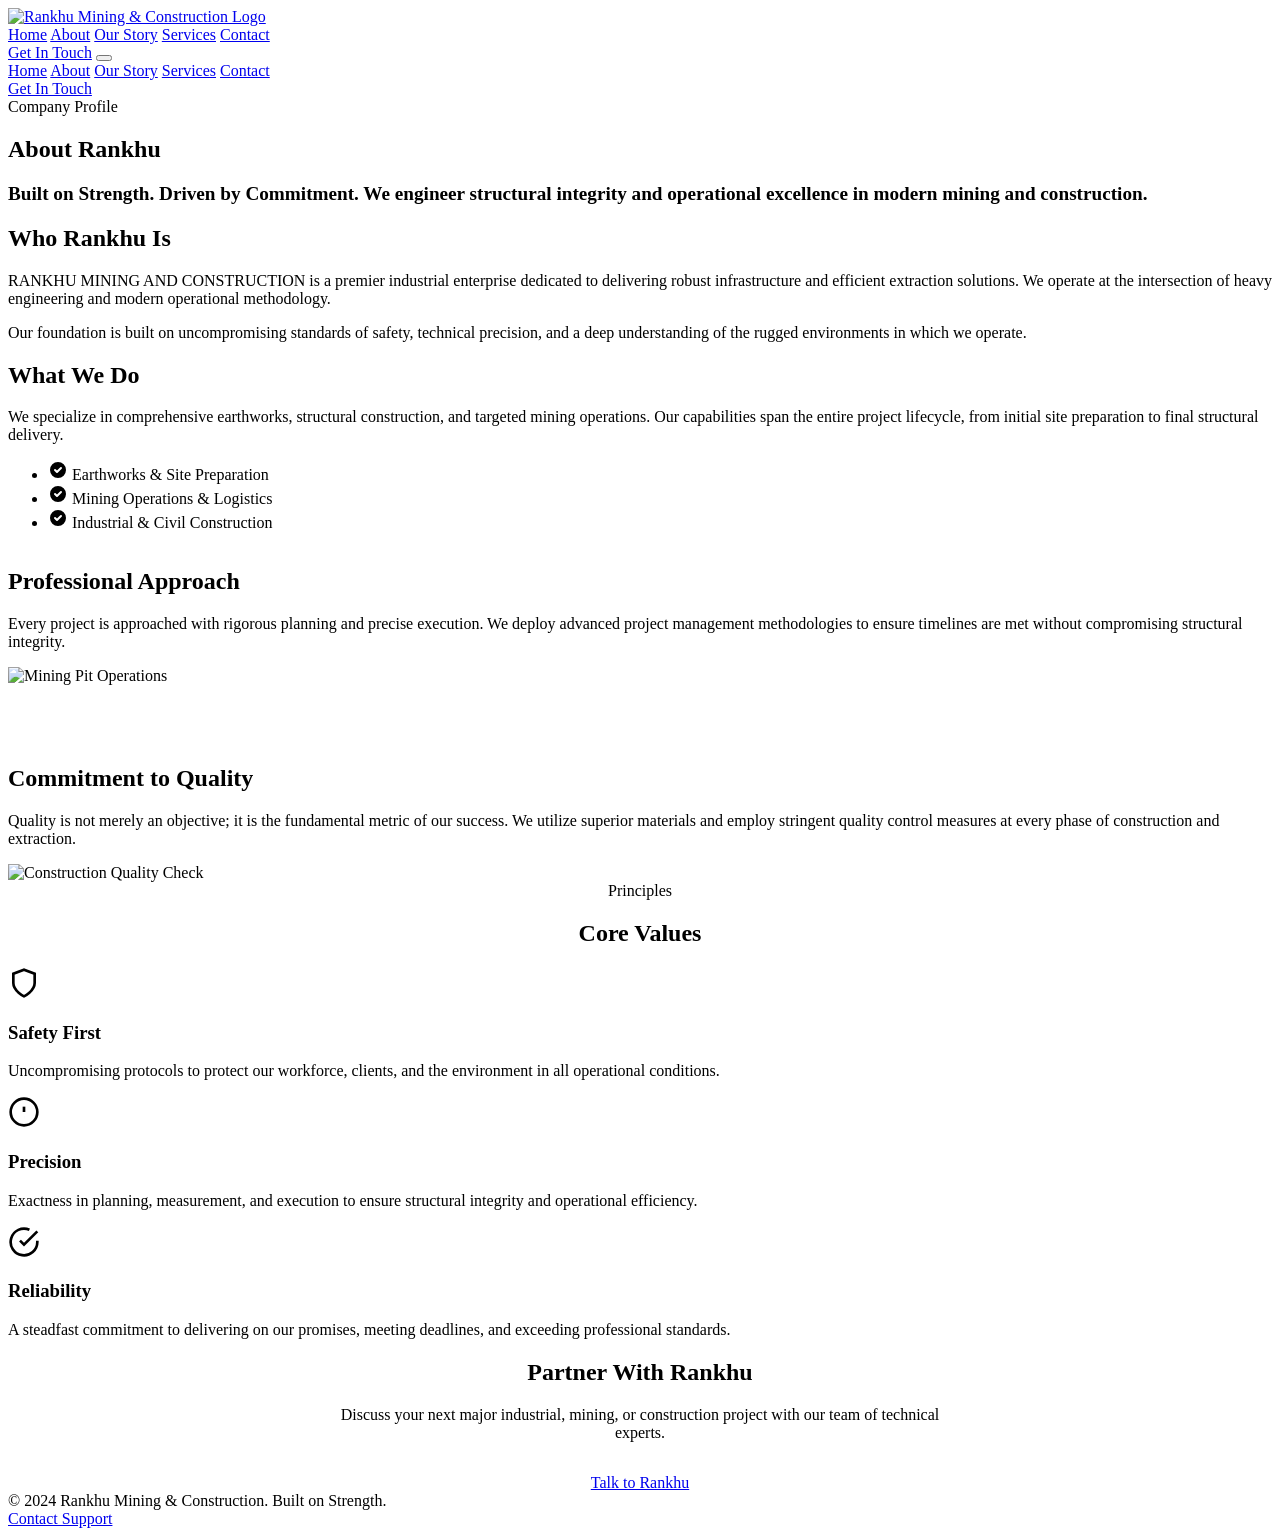
==== about.html @ 87148ce6 "Add files via upload" ====
<!DOCTYPE html>
<html lang="en">
<head>
  <meta charset="UTF-8">
  <meta name="viewport" content="width=device-width, initial-scale=1.0">
  <title>About Rankhu Mining & Construction | South Africa</title>
  <meta name="description" content="Learn about Rankhu Mining & Construction, our core values, safety standards, and commitment to structural integrity.">
  <link rel="canonical" href="https://www.rankhu.co.za/about.html">
  <link rel="preconnect" href="https://fonts.googleapis.com">
  <link rel="preconnect" href="https://fonts.gstatic.com" crossorigin>
  <link href="https://fonts.googleapis.com/css2?family=Inter:wght@400;600&family=Montserrat:wght@700;800&display=swap" rel="stylesheet">
  <link rel="stylesheet" href="css/style.css">
</head>
<body>

  <!-- HEADER -->
  <header class="header">
    <div class="container nav-container">
      <a href="index.html" class="logo">
        <img src="images/Logo.png" alt="Rankhu Mining & Construction Logo">
      </a>
      <nav class="nav-links">
        <a href="index.html">Home</a>
        <a href="about.html" class="active">About</a>
        <a href="our-story.html">Our Story</a>
        <a href="services.html">Services</a>
        <a href="contact.html">Contact</a>
      </nav>
      <a href="contact.html" class="btn btn-primary header-cta">Get In Touch</a>
      <button class="mobile-toggle" aria-label="Toggle navigation menu">
        <span></span><span></span><span></span>
      </button>
    </div>
  </header>

  <div class="mobile-menu">
    <nav class="mobile-nav-links">
      <a href="index.html">Home</a>
      <a href="about.html" class="active">About</a>
      <a href="our-story.html">Our Story</a>
      <a href="services.html">Services</a>
      <a href="contact.html">Contact</a>
    </nav>
    <a href="contact.html" class="btn btn-primary" style="width: 100%;">Get In Touch</a>
  </div>

  <main>
    <!-- PAGE HERO / INTRO -->
    <section class="section-padding bg-off-white">
      <div class="container">
        <div class="eyebrow"><span class="eyebrow-line"></span> Company Profile</div>
        <h1>About Rankhu</h1>
        <div class="v-rule" style="margin-top: 16px;">
          <p style="font-size: 1.2rem; font-weight: 600; color: var(--color-black);">Built on Strength. Driven by Commitment. We engineer structural integrity and operational excellence in modern mining and construction.</p>
        </div>
      </div>
    </section>

    <!-- WHO RANKHU IS / WHAT WE DO -->
    <section class="section-padding">
      <div class="container">
        <div class="split-grid">
          <div>
            <h2>Who Rankhu Is</h2>
            <p style="margin-top: 16px;">RANKHU MINING AND CONSTRUCTION is a premier industrial enterprise dedicated to delivering robust infrastructure and efficient extraction solutions. We operate at the intersection of heavy engineering and modern operational methodology.</p>
            <p>Our foundation is built on uncompromising standards of safety, technical precision, and a deep understanding of the rugged environments in which we operate.</p>
          </div>
          <div>
            <h2>What We Do</h2>
            <p style="margin-top: 16px;">We specialize in comprehensive earthworks, structural construction, and targeted mining operations. Our capabilities span the entire project lifecycle, from initial site preparation to final structural delivery.</p>
            <ul class="capability-list">
              <li><svg width="20" height="20" fill="currentColor" viewBox="0 0 20 20"><path fill-rule="evenodd" d="M10 18a8 8 0 100-16 8 8 0 000 16zm3.707-9.293a1 1 0 00-1.414-1.414L9 10.586 7.707 9.293a1 1 0 00-1.414 1.414l2 2a1 1 0 001.414 0l4-4z" clip-rule="evenodd"></path></svg> Earthworks & Site Preparation</li>
              <li><svg width="20" height="20" fill="currentColor" viewBox="0 0 20 20"><path fill-rule="evenodd" d="M10 18a8 8 0 100-16 8 8 0 000 16zm3.707-9.293a1 1 0 00-1.414-1.414L9 10.586 7.707 9.293a1 1 0 00-1.414 1.414l2 2a1 1 0 001.414 0l4-4z" clip-rule="evenodd"></path></svg> Mining Operations & Logistics</li>
              <li><svg width="20" height="20" fill="currentColor" viewBox="0 0 20 20"><path fill-rule="evenodd" d="M10 18a8 8 0 100-16 8 8 0 000 16zm3.707-9.293a1 1 0 00-1.414-1.414L9 10.586 7.707 9.293a1 1 0 00-1.414 1.414l2 2a1 1 0 001.414 0l4-4z" clip-rule="evenodd"></path></svg> Industrial & Civil Construction</li>
            </ul>
          </div>
        </div>
      </div>
    </section>

    <!-- ALTERNATING IMAGE/TEXT SECTION -->
    <section class="section-padding bg-off-white">
      <div class="container" style="display: flex; flex-direction: column; gap: 60px;">
        <!-- Row 1 -->
        <div class="split-grid">
          <div>
            <h2>Professional Approach</h2>
            <p style="margin-top: 16px;">Every project is approached with rigorous planning and precise execution. We deploy advanced project management methodologies to ensure timelines are met without compromising structural integrity.</p>
          </div>
          <div>
            <img src="images/about-1.jpg" alt="Mining Pit Operations" style="width:100%; height: 320px; object-fit: cover;" loading="lazy">
          </div>
        </div>

        <!-- Row 2 -->
        <div class="split-grid reverse">
          <div>
            <h2>Commitment to Quality</h2>
            <p style="margin-top: 16px;">Quality is not merely an objective; it is the fundamental metric of our success. We utilize superior materials and employ stringent quality control measures at every phase of construction and extraction.</p>
          </div>
          <div>
            <img src="images/about-2.jpg" alt="Construction Quality Check" style="width:100%; height: 320px; object-fit: cover;" loading="lazy">
          </div>
        </div>
      </div>
    </section>

    <!-- CORE VALUES -->
    <section class="section-padding">
      <div class="container">
        <div style="text-align: center;">
          <div class="eyebrow" style="justify-content: center;"><span class="eyebrow-line"></span> Principles</div>
          <h2>Core Values</h2>
        </div>

        <div class="card-grid-3">
          <div class="card">
            <div style="color: var(--color-orange); margin-bottom: 16px;">
              <svg width="32" height="32" fill="none" stroke="currentColor" stroke-width="2" viewBox="0 0 24 24"><path d="M12 22s8-4 8-10V5l-8-3-8 3v7c0 6 8 10 8 10z"></path></svg>
            </div>
            <h3>Safety First</h3>
            <p>Uncompromising protocols to protect our workforce, clients, and the environment in all operational conditions.</p>
          </div>

          <div class="card" style="border-top: 3px solid var(--color-orange);">
            <div style="color: var(--color-orange); margin-bottom: 16px;">
              <svg width="32" height="32" fill="none" stroke="currentColor" stroke-width="2" viewBox="0 0 24 24"><circle cx="12" cy="12" r="10"></circle><line x1="12" y1="8" x2="12" y2="12"></line><line x1="12" y1="16" x2="12.01" y2="16"></line></svg>
            </div>
            <h3>Precision</h3>
            <p>Exactness in planning, measurement, and execution to ensure structural integrity and operational efficiency.</p>
          </div>

          <div class="card">
            <div style="color: var(--color-orange); margin-bottom: 16px;">
              <svg width="32" height="32" fill="none" stroke="currentColor" stroke-width="2" viewBox="0 0 24 24"><path d="M22 11.08V12a10 10 0 1 1-5.93-9.14"></path><polyline points="22 4 12 14.01 9 11.01"></polyline></svg>
            </div>
            <h3>Reliability</h3>
            <p>A steadfast commitment to delivering on our promises, meeting deadlines, and exceeding professional standards.</p>
          </div>
        </div>
      </div>
    </section>

    <!-- CALL TO ACTION -->
    <section class="section-padding bg-charcoal">
      <div class="container" style="text-align: center;">
        <h2>Partner With Rankhu</h2>
        <p style="margin: 1rem auto 2rem; max-width: 600px;">Discuss your next major industrial, mining, or construction project with our team of technical experts.</p>
        <a href="contact.html" class="btn btn-primary">Talk to Rankhu</a>
      </div>
    </section>
  </main>

  <footer class="footer">
    <div class="container">
      <div class="footer-bottom">
        <div>&copy; 2024 Rankhu Mining & Construction. Built on Strength.</div>
        <div><a href="contact.html">Contact Support</a></div>
      </div>
    </div>
  </footer>

  <script src="js/script.js"></script>
</body>
</html>
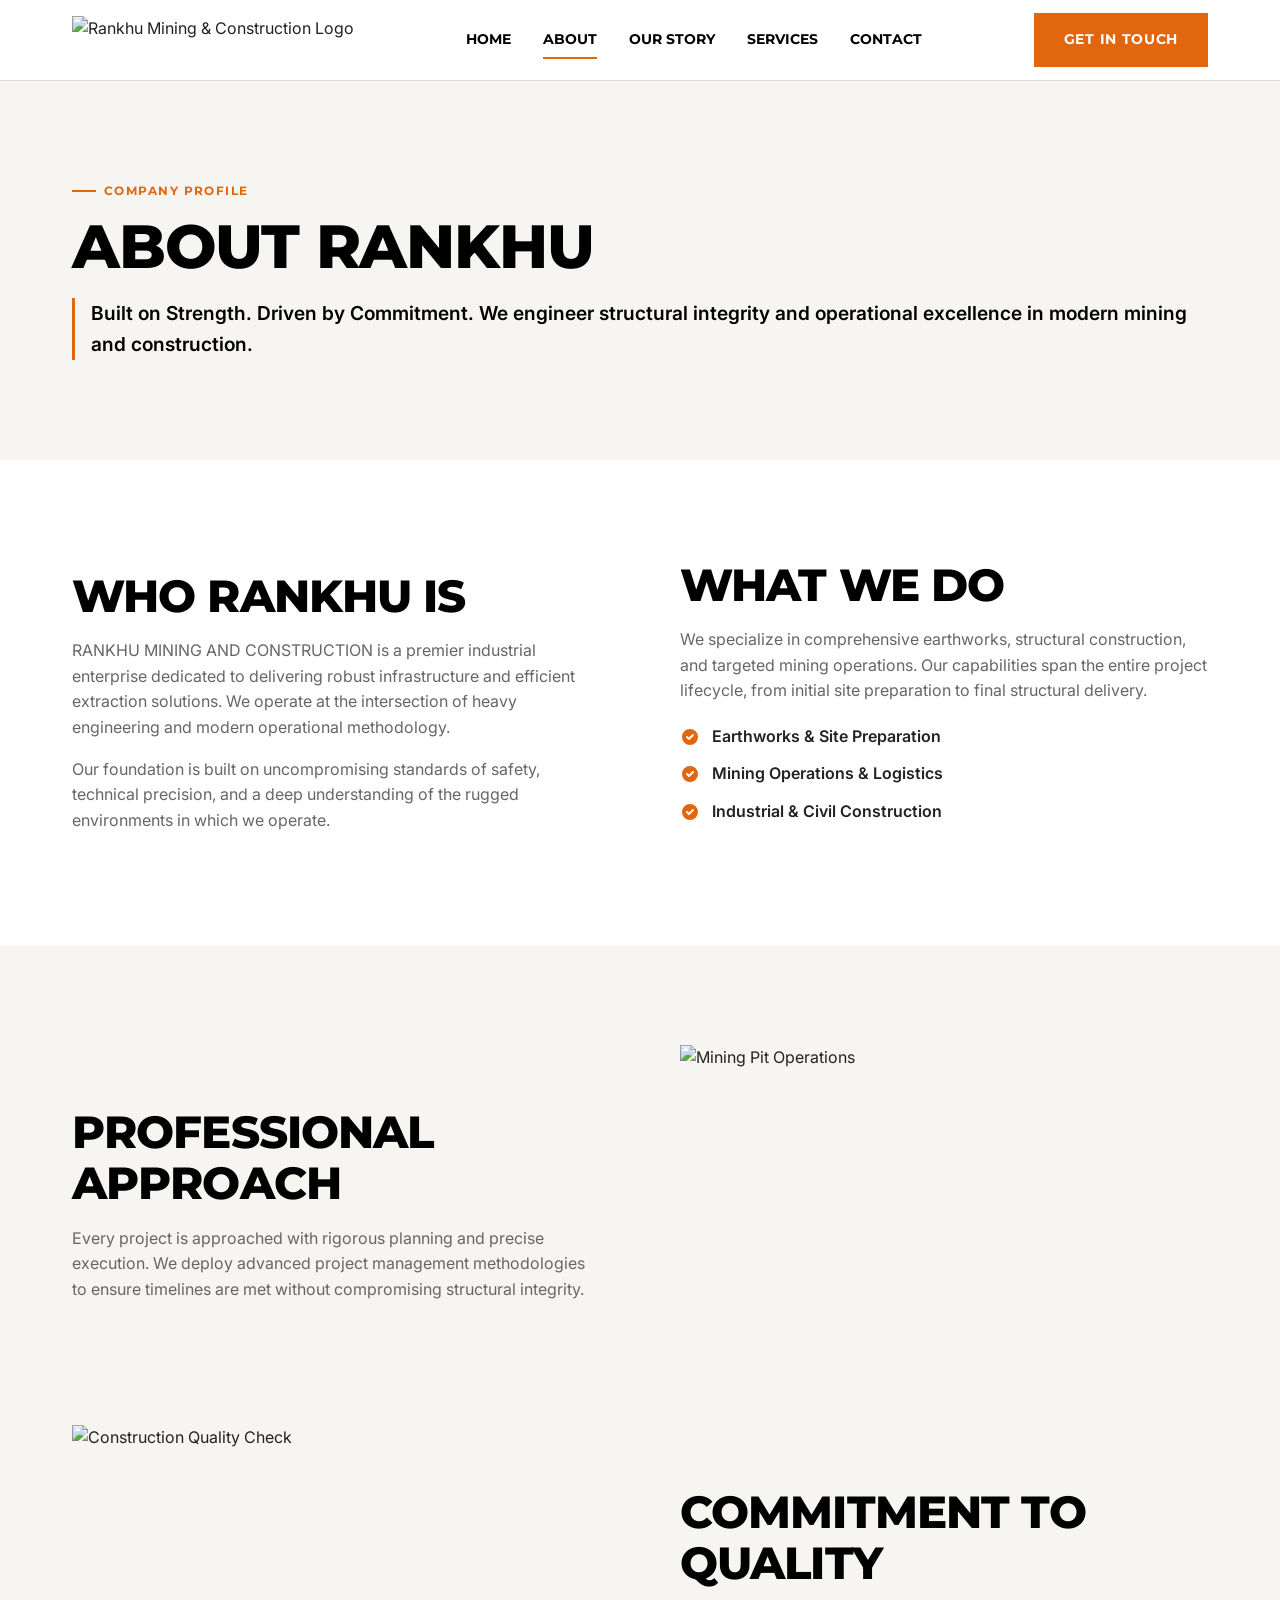
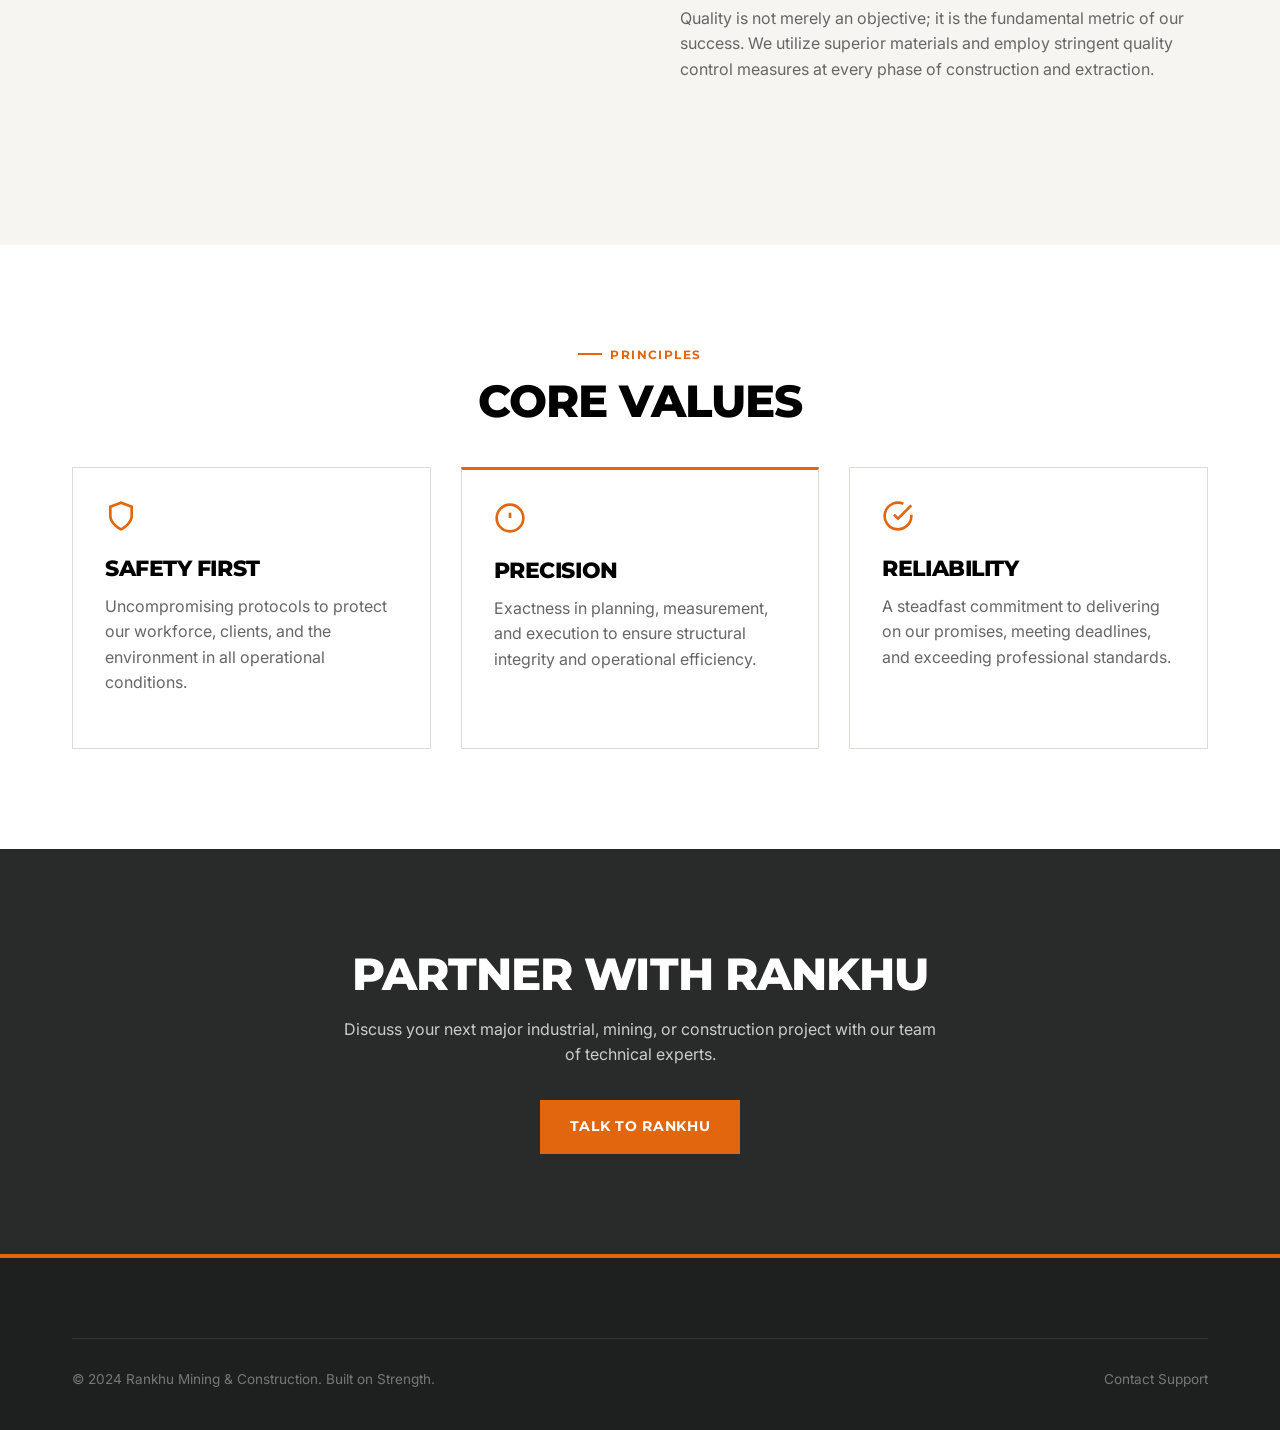
==== commit 91a0d804: "Fix logo image source and alt text in about.html Updated logo image source and adjusted image alt te" ====
--- a/about.html
+++ b/about.html
@@ -17,7 +17,7 @@
   <header class="header">
     <div class="container nav-container">
       <a href="index.html" class="logo">
-        <img src="images/Logo.png" alt="Rankhu Mining & Construction Logo">
+        <img src="images/Rankhu Logo.png" alt="Rankhu Mining & Construction Logo">
       </a>
       <nav class="nav-links">
         <a href="index.html">Home</a>
@@ -88,7 +88,7 @@
             <p style="margin-top: 16px;">Every project is approached with rigorous planning and precise execution. We deploy advanced project management methodologies to ensure timelines are met without compromising structural integrity.</p>
           </div>
           <div>
-            <img src="images/about-1.jpg" alt="Mining Pit Operations" style="width:100%; height: 320px; object-fit: cover;" loading="lazy">
+            <img src="images/Mining Extraction.jpg" alt="Mining Pit Operations" style="width:100%; height: 320px; object-fit: cover;" loading="lazy">
           </div>
         </div>
 
@@ -99,7 +99,7 @@
             <p style="margin-top: 16px;">Quality is not merely an objective; it is the fundamental metric of our success. We utilize superior materials and employ stringent quality control measures at every phase of construction and extraction.</p>
           </div>
           <div>
-            <img src="images/about-2.jpg" alt="Construction Quality Check" style="width:100%; height: 320px; object-fit: cover;" loading="lazy">
+            <img src="images/Construction Worker.jpg" alt="Construction Quality Check" style="width:100%; height: 320px; object-fit: cover;" loading="lazy">
           </div>
         </div>
       </div>
@@ -162,4 +162,4 @@
 
   <script src="js/script.js"></script>
 </body>
-</html>+</html>
--- a/css/style.css
+++ b/css/style.css
@@ -0,0 +1,780 @@
+/* ==========================================
+   RANKHU MINING & CONSTRUCTION - STYLESHEET
+   ========================================== */
+
+/* 1. RESET & VARIABLES */
+:root {
+  --color-orange: #E1660E;
+  --color-black: #000000;
+  --color-charcoal: #292B2A;
+  --color-charcoal-dark: #1E201F;
+  --color-white: #FFFFFF;
+  --color-off-white: #F6F5F1;
+  --color-light-grey: #E8E5E0;
+  --color-border: #DEDAD4;
+  --color-text-dark: #222222;
+  --color-text-muted: #666666;
+  
+  --font-heading: 'Montserrat', Arial, Helvetica, sans-serif;
+  --font-body: 'Inter', Arial, Helvetica, sans-serif;
+  
+  --container-max-width: 1200px;
+  --transition-fast: 0.2s ease;
+  --transition-normal: 0.3s ease;
+}
+
+*, *::before, *::after {
+  box-sizing: border-box;
+  margin: 0;
+  padding: 0;
+}
+
+html {
+  scroll-behavior: smooth;
+  font-size: 16px;
+}
+
+body {
+  font-family: var(--font-body);
+  color: var(--color-text-dark);
+  background-color: var(--color-white);
+  line-height: 1.6;
+  overflow-x: hidden;
+  -webkit-font-smoothing: antialiased;
+}
+
+img {
+  max-width: 100%;
+  height: auto;
+  display: block;
+}
+
+a {
+  color: inherit;
+  text-decoration: none;
+  transition: color var(--transition-fast);
+}
+
+ul, ol {
+  list-style: none;
+}
+
+/* 2. BASE TYPOGRAPHY */
+h1, h2, h3, h4, h5, h6 {
+  font-family: var(--font-heading);
+  font-weight: 800;
+  line-height: 1.15;
+  color: var(--color-black);
+  text-transform: uppercase;
+  letter-spacing: -0.02em;
+}
+
+h1 { font-size: clamp(2.2rem, 5vw, 3.8rem); }
+h2 { font-size: clamp(1.8rem, 3.8vw, 2.8rem); }
+h3 { font-size: clamp(1.2rem, 2.5vw, 1.8rem); }
+
+p {
+  color: var(--color-text-muted);
+  font-size: 1rem;
+  margin-bottom: 1rem;
+}
+
+p:last-child {
+  margin-bottom: 0;
+}
+
+.text-orange {
+  color: var(--color-orange) !important;
+}
+
+.eyebrow {
+  display: flex;
+  align-items: center;
+  gap: 8px;
+  font-family: var(--font-heading);
+  font-size: 0.75rem;
+  font-weight: 700;
+  letter-spacing: 0.12em;
+  text-transform: uppercase;
+  color: var(--color-orange);
+  margin-bottom: 0.75rem;
+}
+
+.eyebrow-line {
+  display: inline-block;
+  width: 24px;
+  height: 2px;
+  background-color: var(--color-orange);
+}
+
+/* 3. LAYOUT & CONTAINERS */
+.container {
+  max-width: var(--container-max-width);
+  margin: 0 auto;
+  padding-inline: 20px;
+}
+
+@media (min-width: 768px) {
+  .container {
+    padding-inline: 32px;
+  }
+}
+
+.section-padding {
+  padding-block: 60px;
+}
+
+@media (min-width: 1024px) {
+  .section-padding {
+    padding-block: 100px;
+  }
+}
+
+.bg-off-white {
+  background-color: var(--color-off-white);
+}
+
+.bg-charcoal {
+  background-color: var(--color-charcoal);
+  color: var(--color-white);
+}
+
+.bg-charcoal p {
+  color: #CCCCCC;
+}
+
+.bg-charcoal h1, 
+.bg-charcoal h2, 
+.bg-charcoal h3 {
+  color: var(--color-white);
+}
+
+.v-rule {
+  border-left: 3px solid var(--color-orange);
+  padding-left: 1rem;
+}
+
+/* 4. BUTTONS */
+.btn {
+  display: inline-flex;
+  align-items: center;
+  justify-content: center;
+  gap: 8px;
+  font-family: var(--font-heading);
+  font-size: 0.85rem;
+  font-weight: 700;
+  text-transform: uppercase;
+  letter-spacing: 0.05em;
+  padding: 14px 28px;
+  border: 2px solid transparent;
+  cursor: pointer;
+  transition: all var(--transition-fast);
+  white-space: nowrap;
+}
+
+.btn-primary {
+  background-color: var(--color-orange);
+  color: var(--color-white);
+}
+
+.btn-primary:hover {
+  background-color: #C8570A;
+  transform: translateY(-2px);
+}
+
+.btn-outline-white {
+  background-color: transparent;
+  border-color: var(--color-white);
+  color: var(--color-white);
+}
+
+.btn-outline-white:hover {
+  background-color: var(--color-white);
+  color: var(--color-black);
+}
+
+.btn-outline-black {
+  background-color: transparent;
+  border-color: var(--color-black);
+  color: var(--color-black);
+}
+
+.btn-outline-black:hover {
+  background-color: var(--color-black);
+  color: var(--color-white);
+}
+
+/* 5. HEADER & NAVIGATION */
+.header {
+  position: sticky;
+  top: 0;
+  left: 0;
+  width: 100%;
+  background-color: var(--color-white);
+  z-index: 1000;
+  border-bottom: 1px solid var(--color-border);
+  transition: box-shadow var(--transition-normal);
+}
+
+.header.scrolled {
+  box-shadow: 0 4px 20px rgba(0, 0, 0, 0.08);
+}
+
+.nav-container {
+  display: flex;
+  align-items: center;
+  justify-content: space-between;
+  height: 80px;
+}
+
+.logo img {
+  height: 48px;
+  width: auto;
+  object-fit: contain;
+}
+
+.nav-links {
+  display: none;
+  gap: 32px;
+}
+
+@media (min-width: 1024px) {
+  .nav-links {
+    display: flex;
+    align-items: center;
+  }
+}
+
+.nav-links a {
+  font-family: var(--font-heading);
+  font-size: 0.85rem;
+  font-weight: 700;
+  text-transform: uppercase;
+  color: var(--color-black);
+  padding-block: 8px;
+  position: relative;
+}
+
+.nav-links a.active::after,
+.nav-links a:hover::after {
+  content: '';
+  position: absolute;
+  bottom: 0;
+  left: 0;
+  width: 100%;
+  height: 2px;
+  background-color: var(--color-orange);
+}
+
+.header-cta {
+  display: none;
+}
+
+@media (min-width: 1024px) {
+  .header-cta {
+    display: inline-flex;
+  }
+}
+
+/* Mobile Toggle */
+.mobile-toggle {
+  display: flex;
+  flex-direction: column;
+  justify-content: space-between;
+  width: 28px;
+  height: 20px;
+  background: none;
+  border: none;
+  cursor: pointer;
+  z-index: 1001;
+}
+
+@media (min-width: 1024px) {
+  .mobile-toggle {
+    display: none;
+  }
+}
+
+.mobile-toggle span {
+  width: 100%;
+  height: 3px;
+  background-color: var(--color-black);
+  transition: transform var(--transition-fast), opacity var(--transition-fast);
+}
+
+.mobile-toggle.active span:nth-child(1) {
+  transform: translateY(8px) rotate(45deg);
+}
+
+.mobile-toggle.active span:nth-child(2) {
+  opacity: 0;
+}
+
+.mobile-toggle.active span:nth-child(3) {
+  transform: translateY(-9px) rotate(-45deg);
+}
+
+/* Mobile Menu Drawer */
+.mobile-menu {
+  position: fixed;
+  top: 0;
+  left: 0;
+  width: 100%;
+  height: 100vh;
+  background-color: var(--color-white);
+  padding: 100px 32px 40px;
+  display: flex;
+  flex-direction: column;
+  justify-content: space-between;
+  transform: translateX(-100%);
+  transition: transform var(--transition-normal);
+  z-index: 999;
+}
+
+.mobile-menu.active {
+  transform: translateX(0);
+}
+
+.mobile-nav-links {
+  display: flex;
+  flex-direction: column;
+  gap: 24px;
+}
+
+.mobile-nav-links a {
+  font-family: var(--font-heading);
+  font-size: 1.5rem;
+  font-weight: 800;
+  text-transform: uppercase;
+  color: var(--color-black);
+}
+
+.mobile-nav-links a.active {
+  color: var(--color-orange);
+}
+
+/* 6. HERO SECTIONS */
+.hero-home {
+  position: relative;
+  min-height: 85vh;
+  display: flex;
+  align-items: center;
+  background: linear-gradient(rgba(0, 0, 0, 0.65), rgba(0, 0, 0, 0.65)), url('../images/Hero\ Homescreen.jpg') center/cover no-repeat;
+  color: var(--color-white);
+}
+
+.hero-content {
+  max-width: 800px;
+}
+
+.hero-content h1 {
+  color: var(--color-white);
+  margin-bottom: 1.5rem;
+}
+
+.hero-content p {
+  color: #E0E0E0;
+  font-size: 1.15rem;
+  margin-bottom: 2rem;
+  max-width: 650px;
+}
+
+.hero-buttons {
+  display: flex;
+  flex-wrap: wrap;
+  gap: 16px;
+}
+
+.hero-sub {
+  position: relative;
+  min-height: 40vh;
+  display: flex;
+  align-items: center;
+  background: linear-gradient(rgba(0, 0, 0, 0.7), rgba(0, 0, 0, 0.7)), url('../images/Hero\ Construction.jpg') center/cover no-repeat;
+  color: var(--color-white);
+  padding-block: 80px;
+}
+
+.hero-sub h1 {
+  color: var(--color-white);
+}
+
+/* 7. TWO-COLUMN SPLIT SECTIONS */
+.split-grid {
+  display: grid;
+  grid-template-columns: 1fr;
+  gap: 40px;
+  align-items: center;
+}
+
+@media (min-width: 1024px) {
+  .split-grid {
+    grid-template-columns: 1fr 1fr;
+    gap: 80px;
+  }
+}
+
+.split-grid.reverse {
+  direction: ltr;
+}
+
+@media (min-width: 1024px) {
+  .split-grid.reverse > *:first-child {
+    order: 2;
+  }
+}
+
+/* 8. CARD GRIDS */
+.card-grid-3 {
+  display: grid;
+  grid-template-columns: 1fr;
+  gap: 30px;
+  margin-top: 40px;
+}
+
+@media (min-width: 768px) {
+  .card-grid-3 {
+    grid-template-columns: repeat(3, 1fr);
+  }
+}
+
+.card {
+  background-color: var(--color-white);
+  border: 1px solid var(--color-border);
+  padding: 32px;
+  display: flex;
+  flex-direction: column;
+  height: 100%;
+  position: relative;
+  transition: transform var(--transition-fast), border-color var(--transition-fast);
+}
+
+.card:hover {
+  transform: translateY(-4px);
+  border-color: var(--color-orange);
+}
+
+.card-image-wrap {
+  position: relative;
+  width: 100%;
+  height: 240px;
+  overflow: hidden;
+  margin-bottom: 20px;
+}
+
+.card-image-wrap img {
+  width: 100%;
+  height: 100%;
+  object-fit: cover;
+  transition: transform var(--transition-normal);
+}
+
+.card:hover .card-image-wrap img {
+  transform: scale(1.05);
+}
+
+.card-icon-badge {
+  position: absolute;
+  bottom: 0;
+  left: 0;
+  background-color: var(--color-orange);
+  color: var(--color-white);
+  padding: 12px;
+  display: flex;
+  align-items: center;
+  justify-content: center;
+}
+
+.card-icon-badge svg {
+  width: 24px;
+  height: 24px;
+}
+
+.card h3 {
+  margin-bottom: 12px;
+  font-size: 1.4rem;
+}
+
+.card p {
+  flex-grow: 1;
+  margin-bottom: 20px;
+}
+
+.card-link {
+  font-family: var(--font-heading);
+  font-weight: 700;
+  font-size: 0.85rem;
+  color: var(--color-black);
+  text-transform: uppercase;
+  display: inline-flex;
+  align-items: center;
+  gap: 8px;
+}
+
+.card-link:hover {
+  color: var(--color-orange);
+}
+
+/* 9. SERVICES DETAILED SECTIONS */
+.service-block {
+  padding-block: 60px;
+  border-bottom: 1px solid var(--color-border);
+}
+
+.service-number {
+  font-family: var(--font-heading);
+  font-size: 3.5rem;
+  font-weight: 800;
+  color: var(--color-light-grey);
+  line-height: 1;
+  margin-bottom: 10px;
+}
+
+.capability-list {
+  margin-block: 20px;
+  display: flex;
+  flex-direction: column;
+  gap: 12px;
+}
+
+.capability-list li {
+  display: flex;
+  align-items: center;
+  gap: 12px;
+  font-weight: 600;
+}
+
+.capability-list svg {
+  color: var(--color-orange);
+  flex-shrink: 0;
+}
+
+/* 10. METRICS / NUMBERS SECTION */
+.metrics-grid {
+  display: grid;
+  grid-template-columns: repeat(2, 1fr);
+  gap: 30px;
+}
+
+@media (min-width: 1024px) {
+  .metrics-grid {
+    grid-template-columns: repeat(4, 1fr);
+  }
+}
+
+.metric-item {
+  border-left: 2px solid var(--color-orange);
+  padding-left: 20px;
+}
+
+.metric-number {
+  font-family: var(--font-heading);
+  font-size: 2.8rem;
+  font-weight: 800;
+  color: var(--color-white);
+  line-height: 1;
+}
+
+.metric-label {
+  font-size: 0.8rem;
+  font-weight: 700;
+  text-transform: uppercase;
+  letter-spacing: 0.05em;
+  color: #999999;
+  margin-top: 8px;
+}
+
+/* 11. CONTACT PAGE STYLING */
+.contact-grid {
+  display: grid;
+  grid-template-columns: 1fr;
+  gap: 40px;
+}
+
+@media (min-width: 1024px) {
+  .contact-grid {
+    grid-template-columns: 1fr 1.5fr;
+    gap: 60px;
+  }
+}
+
+.info-card {
+  background-color: var(--color-off-white);
+  border-left: 4px solid var(--color-orange);
+  padding: 32px;
+  margin-bottom: 30px;
+}
+
+.info-item {
+  display: flex;
+  align-items: flex-start;
+  gap: 16px;
+  margin-bottom: 20px;
+}
+
+.info-item svg {
+  color: var(--color-orange);
+  margin-top: 4px;
+}
+
+.contact-form-wrap {
+  background-color: var(--color-off-white);
+  padding: 32px;
+  border: 1px solid var(--color-border);
+}
+
+@media (min-width: 768px) {
+  .contact-form-wrap {
+    padding: 48px;
+  }
+}
+
+.form-grid {
+  display: grid;
+  grid-template-columns: 1fr;
+  gap: 20px;
+}
+
+@media (min-width: 768px) {
+  .form-grid {
+    grid-template-columns: 1fr 1fr;
+  }
+}
+
+.form-group {
+  display: flex;
+  flex-direction: column;
+  gap: 8px;
+}
+
+.form-group.full-width {
+  grid-column: 1 / -1;
+}
+
+.form-group label {
+  font-family: var(--font-heading);
+  font-size: 0.75rem;
+  font-weight: 700;
+  text-transform: uppercase;
+  letter-spacing: 0.05em;
+  color: var(--color-black);
+}
+
+.form-group input,
+.form-group select,
+.form-group textarea {
+  width: 100%;
+  padding: 14px 16px;
+  border: 1px solid var(--color-border);
+  background-color: var(--color-white);
+  font-family: var(--font-body);
+  font-size: 0.95rem;
+  color: var(--color-text-dark);
+  outline: none;
+  transition: border-color var(--transition-fast);
+}
+
+.form-group input:focus,
+.form-group select:focus,
+.form-group textarea:focus {
+  border-color: var(--color-orange);
+}
+
+.form-status {
+  margin-top: 20px;
+  padding: 16px;
+  border-radius: 4px;
+  display: none;
+  font-weight: 600;
+}
+
+.form-status.success {
+  display: block;
+  background-color: #E6F4EA;
+  color: #137333;
+  border: 1px solid #CEEAD6;
+}
+
+.form-status.error {
+  display: block;
+  background-color: #FCE8E6;
+  color: #C5221F;
+  border: 1px solid #FAD2CF;
+}
+
+/* 12. FOOTER */
+.footer {
+  background-color: var(--color-charcoal-dark);
+  color: var(--color-white);
+  border-top: 4px solid var(--color-orange);
+  padding-top: 80px;
+  padding-bottom: 40px;
+}
+
+.footer-grid {
+  display: grid;
+  grid-template-columns: 1fr;
+  gap: 40px;
+  margin-bottom: 60px;
+}
+
+@media (min-width: 768px) {
+  .footer-grid {
+    grid-template-columns: repeat(2, 1fr);
+  }
+}
+
+@media (min-width: 1024px) {
+  .footer-grid {
+    grid-template-columns: 1.5fr 1fr 1fr 1.2fr;
+  }
+}
+
+.footer-col h4 {
+  color: var(--color-white);
+  font-size: 0.9rem;
+  margin-bottom: 20px;
+  letter-spacing: 0.05em;
+}
+
+.footer-links {
+  display: flex;
+  flex-direction: column;
+  gap: 12px;
+}
+
+.footer-links a {
+  color: #AAAAAA;
+  font-size: 0.9rem;
+}
+
+.footer-links a:hover {
+  color: var(--color-orange);
+}
+
+.footer-contact-item {
+  display: flex;
+  align-items: flex-start;
+  gap: 12px;
+  color: #AAAAAA;
+  font-size: 0.9rem;
+  margin-bottom: 12px;
+}
+
+.footer-bottom {
+  border-top: 1px solid #333333;
+  padding-top: 30px;
+  display: flex;
+  flex-direction: column;
+  gap: 16px;
+  align-items: center;
+  justify-content: space-between;
+  color: #777777;
+  font-size: 0.85rem;
+}
+
+@media (min-width: 768px) {
+  .footer-bottom {
+    flex-direction: row;
+  }
+}
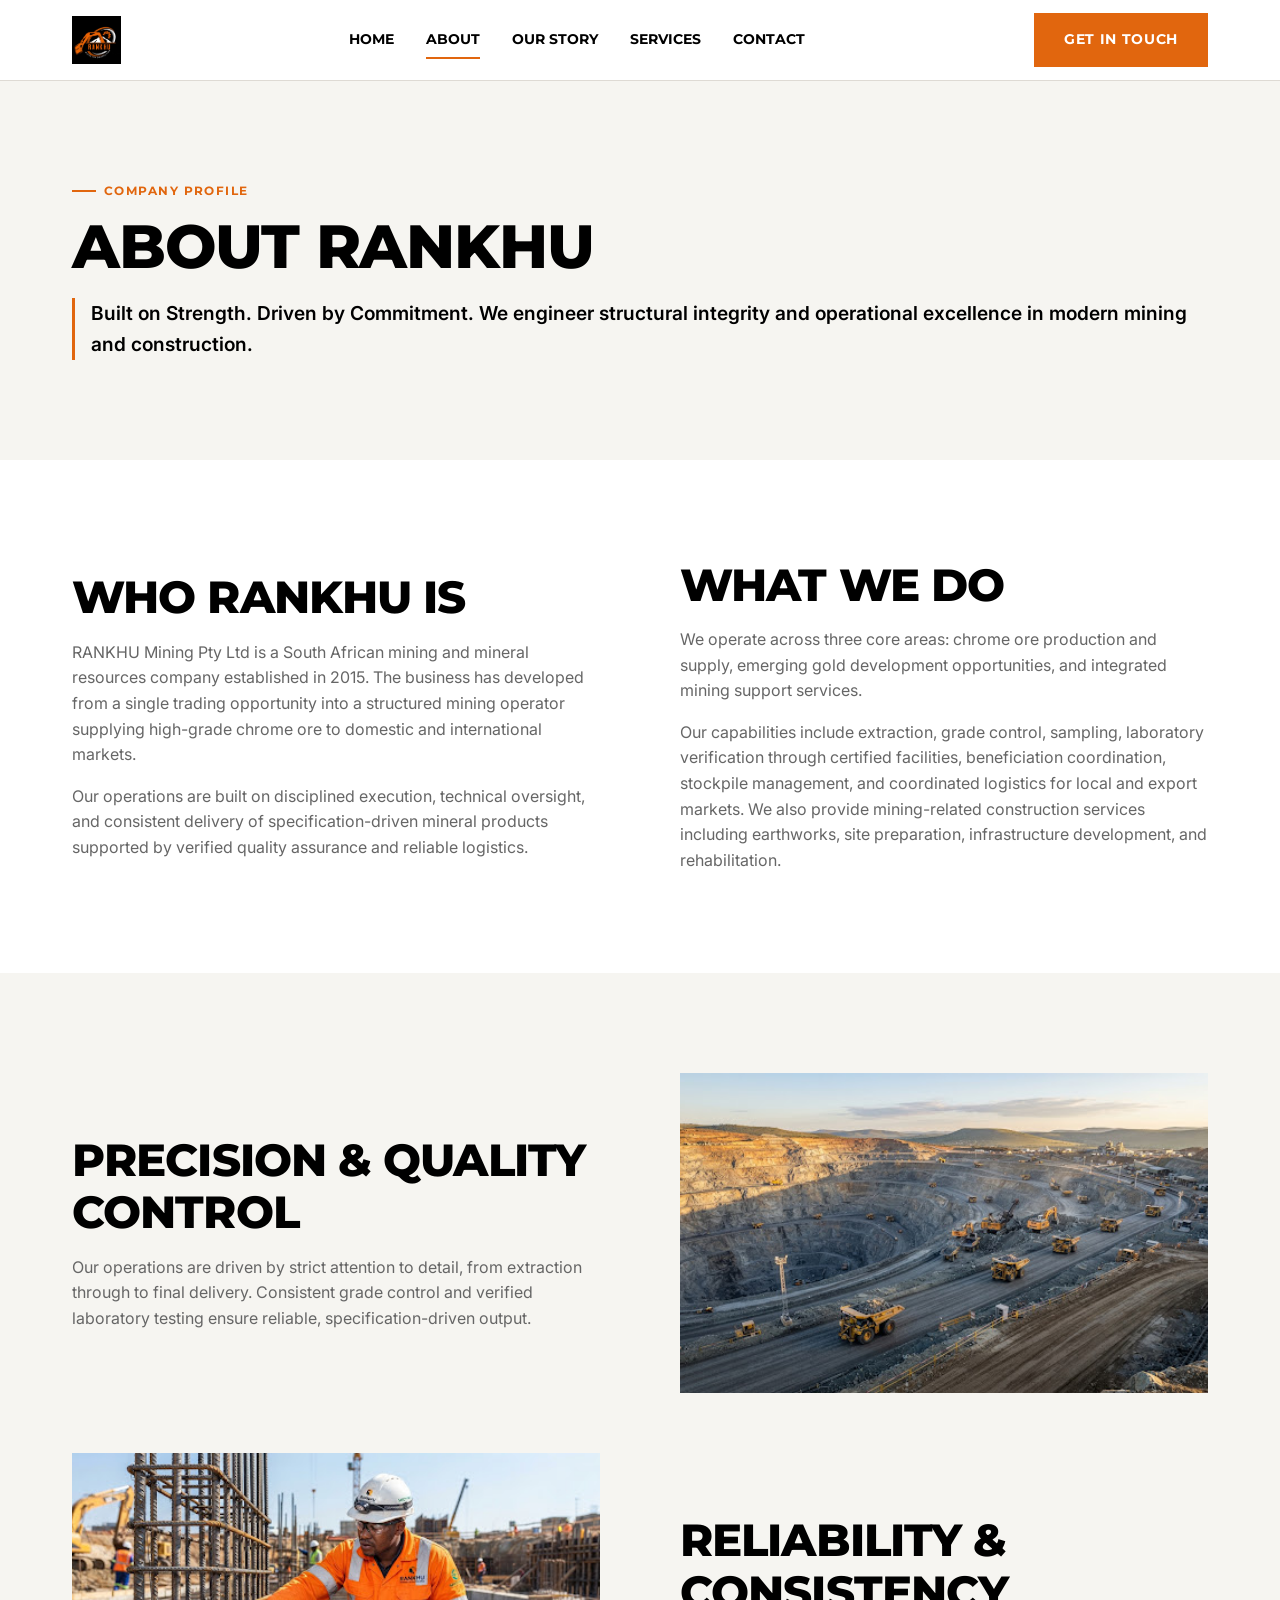
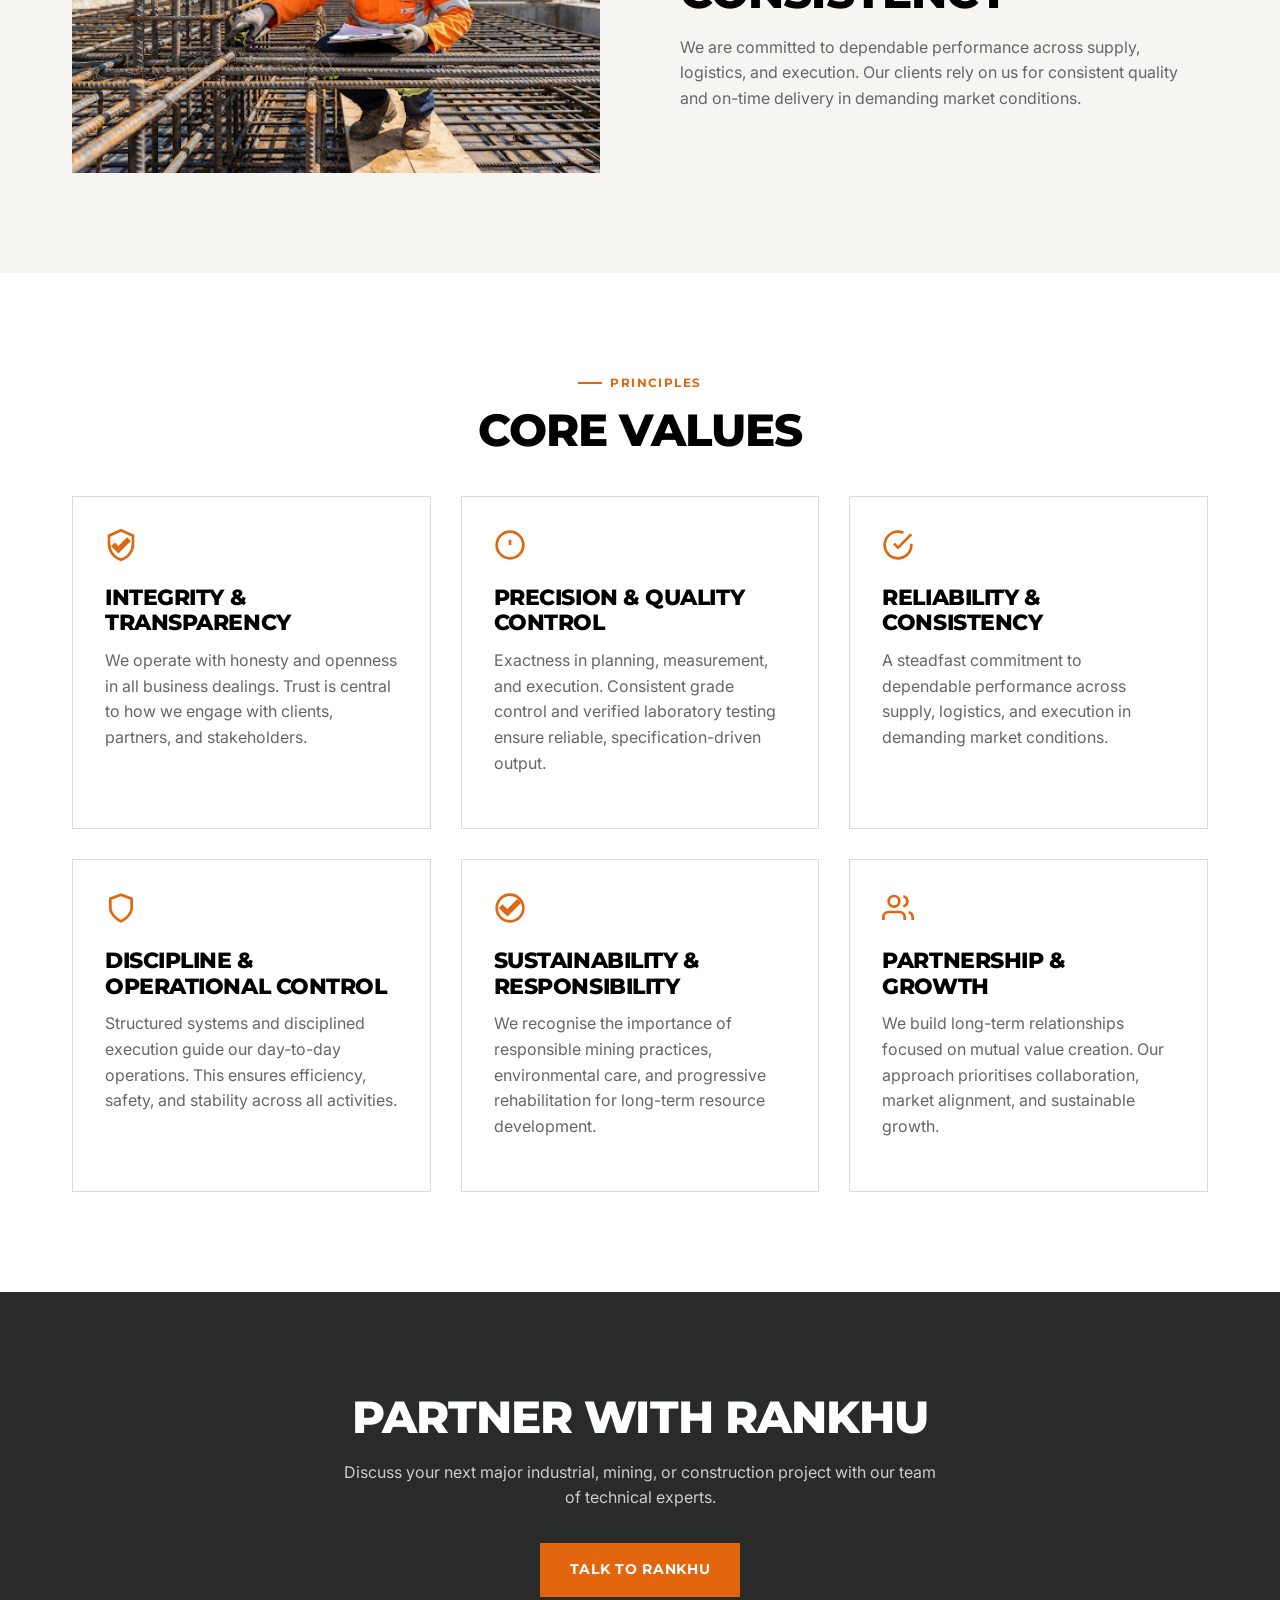
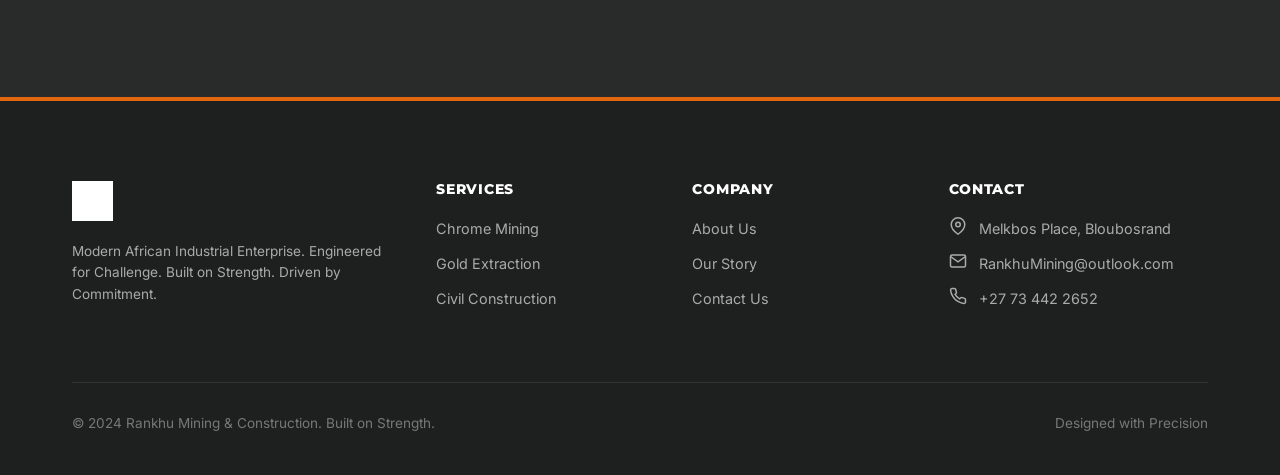
==== commit 0b5fe5c8: "Revise content in about.html for accuracy Updated company profile and service descriptions to reflec" ====
--- a/about.html
+++ b/about.html
@@ -62,17 +62,13 @@
         <div class="split-grid">
           <div>
             <h2>Who Rankhu Is</h2>
-            <p style="margin-top: 16px;">RANKHU MINING AND CONSTRUCTION is a premier industrial enterprise dedicated to delivering robust infrastructure and efficient extraction solutions. We operate at the intersection of heavy engineering and modern operational methodology.</p>
-            <p>Our foundation is built on uncompromising standards of safety, technical precision, and a deep understanding of the rugged environments in which we operate.</p>
+            <p style="margin-top: 16px;">RANKHU Mining Pty Ltd is a South African mining and mineral resources company established in 2015. The business has developed from a single trading opportunity into a structured mining operator supplying high-grade chrome ore to domestic and international markets.</p>
+            <p>Our operations are built on disciplined execution, technical oversight, and consistent delivery of specification-driven mineral products supported by verified quality assurance and reliable logistics.</p>
           </div>
           <div>
             <h2>What We Do</h2>
-            <p style="margin-top: 16px;">We specialize in comprehensive earthworks, structural construction, and targeted mining operations. Our capabilities span the entire project lifecycle, from initial site preparation to final structural delivery.</p>
-            <ul class="capability-list">
-              <li><svg width="20" height="20" fill="currentColor" viewBox="0 0 20 20"><path fill-rule="evenodd" d="M10 18a8 8 0 100-16 8 8 0 000 16zm3.707-9.293a1 1 0 00-1.414-1.414L9 10.586 7.707 9.293a1 1 0 00-1.414 1.414l2 2a1 1 0 001.414 0l4-4z" clip-rule="evenodd"></path></svg> Earthworks & Site Preparation</li>
-              <li><svg width="20" height="20" fill="currentColor" viewBox="0 0 20 20"><path fill-rule="evenodd" d="M10 18a8 8 0 100-16 8 8 0 000 16zm3.707-9.293a1 1 0 00-1.414-1.414L9 10.586 7.707 9.293a1 1 0 00-1.414 1.414l2 2a1 1 0 001.414 0l4-4z" clip-rule="evenodd"></path></svg> Mining Operations & Logistics</li>
-              <li><svg width="20" height="20" fill="currentColor" viewBox="0 0 20 20"><path fill-rule="evenodd" d="M10 18a8 8 0 100-16 8 8 0 000 16zm3.707-9.293a1 1 0 00-1.414-1.414L9 10.586 7.707 9.293a1 1 0 00-1.414 1.414l2 2a1 1 0 001.414 0l4-4z" clip-rule="evenodd"></path></svg> Industrial & Civil Construction</li>
-            </ul>
+            <p style="margin-top: 16px;">We operate across three core areas: chrome ore production and supply, emerging gold development opportunities, and integrated mining support services.</p>
+            <p>Our capabilities include extraction, grade control, sampling, laboratory verification through certified facilities, beneficiation coordination, stockpile management, and coordinated logistics for local and export markets. We also provide mining-related construction services including earthworks, site preparation, infrastructure development, and rehabilitation.</p>
           </div>
         </div>
       </div>
@@ -84,8 +80,8 @@
         <!-- Row 1 -->
         <div class="split-grid">
           <div>
-            <h2>Professional Approach</h2>
-            <p style="margin-top: 16px;">Every project is approached with rigorous planning and precise execution. We deploy advanced project management methodologies to ensure timelines are met without compromising structural integrity.</p>
+            <h2>Precision & Quality Control</h2>
+            <p style="margin-top: 16px;">Our operations are driven by strict attention to detail, from extraction through to final delivery. Consistent grade control and verified laboratory testing ensure reliable, specification-driven output.</p>
           </div>
           <div>
             <img src="images/Mining Extraction.jpg" alt="Mining Pit Operations" style="width:100%; height: 320px; object-fit: cover;" loading="lazy">
@@ -95,8 +91,8 @@
         <!-- Row 2 -->
         <div class="split-grid reverse">
           <div>
-            <h2>Commitment to Quality</h2>
-            <p style="margin-top: 16px;">Quality is not merely an objective; it is the fundamental metric of our success. We utilize superior materials and employ stringent quality control measures at every phase of construction and extraction.</p>
+            <h2>Reliability & Consistency</h2>
+            <p style="margin-top: 16px;">We are committed to dependable performance across supply, logistics, and execution. Our clients rely on us for consistent quality and on-time delivery in demanding market conditions.</p>
           </div>
           <div>
             <img src="images/Construction Worker.jpg" alt="Construction Quality Check" style="width:100%; height: 320px; object-fit: cover;" loading="lazy">
@@ -116,26 +112,50 @@
         <div class="card-grid-3">
           <div class="card">
             <div style="color: var(--color-orange); margin-bottom: 16px;">
+              <svg width="32" height="32" fill="none" stroke="currentColor" stroke-width="2" viewBox="0 0 24 24"><path d="M12 1L3 5v6c0 5.55 3.84 10.74 9 12 5.16-1.26 9-6.45 9-12V5l-9-4z"></path><path d="M10 17l-4-4 1.41-1.41L10 14.17l6.59-6.59L18 9l-8 8z"></path></svg>
+            </div>
+            <h3>Integrity &amp; Transparency</h3>
+            <p>We operate with honesty and openness in all business dealings. Trust is central to how we engage with clients, partners, and stakeholders.</p>
+          </div>
+
+          <div class="card">
+            <div style="color: var(--color-orange); margin-bottom: 16px;">
+              <svg width="32" height="32" fill="none" stroke="currentColor" stroke-width="2" viewBox="0 0 24 24"><circle cx="12" cy="12" r="10"></circle><line x1="12" y1="8" x2="12" y2="12"></line><line x1="12" y1="16" x2="12.01" y2="16"></line></svg>
+            </div>
+            <h3>Precision &amp; Quality Control</h3>
+            <p>Exactness in planning, measurement, and execution. Consistent grade control and verified laboratory testing ensure reliable, specification-driven output.</p>
+          </div>
+
+          <div class="card">
+            <div style="color: var(--color-orange); margin-bottom: 16px;">
+              <svg width="32" height="32" fill="none" stroke="currentColor" stroke-width="2" viewBox="0 0 24 24"><path d="M22 11.08V12a10 10 0 1 1-5.93-9.14"></path><polyline points="22 4 12 14.01 9 11.01"></polyline></svg>
+            </div>
+            <h3>Reliability &amp; Consistency</h3>
+            <p>A steadfast commitment to dependable performance across supply, logistics, and execution in demanding market conditions.</p>
+          </div>
+
+          <div class="card">
+            <div style="color: var(--color-orange); margin-bottom: 16px;">
               <svg width="32" height="32" fill="none" stroke="currentColor" stroke-width="2" viewBox="0 0 24 24"><path d="M12 22s8-4 8-10V5l-8-3-8 3v7c0 6 8 10 8 10z"></path></svg>
             </div>
-            <h3>Safety First</h3>
-            <p>Uncompromising protocols to protect our workforce, clients, and the environment in all operational conditions.</p>
-          </div>
-
-          <div class="card" style="border-top: 3px solid var(--color-orange);">
-            <div style="color: var(--color-orange); margin-bottom: 16px;">
-              <svg width="32" height="32" fill="none" stroke="currentColor" stroke-width="2" viewBox="0 0 24 24"><circle cx="12" cy="12" r="10"></circle><line x1="12" y1="8" x2="12" y2="12"></line><line x1="12" y1="16" x2="12.01" y2="16"></line></svg>
-            </div>
-            <h3>Precision</h3>
-            <p>Exactness in planning, measurement, and execution to ensure structural integrity and operational efficiency.</p>
-          </div>
-
-          <div class="card">
-            <div style="color: var(--color-orange); margin-bottom: 16px;">
-              <svg width="32" height="32" fill="none" stroke="currentColor" stroke-width="2" viewBox="0 0 24 24"><path d="M22 11.08V12a10 10 0 1 1-5.93-9.14"></path><polyline points="22 4 12 14.01 9 11.01"></polyline></svg>
-            </div>
-            <h3>Reliability</h3>
-            <p>A steadfast commitment to delivering on our promises, meeting deadlines, and exceeding professional standards.</p>
+            <h3>Discipline &amp; Operational Control</h3>
+            <p>Structured systems and disciplined execution guide our day-to-day operations. This ensures efficiency, safety, and stability across all activities.</p>
+          </div>
+
+          <div class="card">
+            <div style="color: var(--color-orange); margin-bottom: 16px;">
+              <svg width="32" height="32" fill="none" stroke="currentColor" stroke-width="2" viewBox="0 0 24 24"><path d="M12 2C6.48 2 2 6.48 2 12s4.48 10 10 10 10-4.48 10-10S17.52 2 12 2zm-2 15l-5-5 1.41-1.41L10 14.17l7.59-7.59L19 8l-9 9z"></path></svg>
+            </div>
+            <h3>Sustainability &amp; Responsibility</h3>
+            <p>We recognise the importance of responsible mining practices, environmental care, and progressive rehabilitation for long-term resource development.</p>
+          </div>
+
+          <div class="card">
+            <div style="color: var(--color-orange); margin-bottom: 16px;">
+              <svg width="32" height="32" fill="none" stroke="currentColor" stroke-width="2" viewBox="0 0 24 24"><path d="M17 21v-2a4 4 0 0 0-4-4H5a4 4 0 0 0-4 4v2"></path><circle cx="9" cy="7" r="4"></circle><path d="M23 21v-2a4 4 0 0 0-3-3.87"></path><path d="M16 3.13a4 4 0 0 1 0 7.75"></path></svg>
+            </div>
+            <h3>Partnership &amp; Growth</h3>
+            <p>We build long-term relationships focused on mutual value creation. Our approach prioritises collaboration, market alignment, and sustainable growth.</p>
           </div>
         </div>
       </div>
@@ -151,11 +171,53 @@
     </section>
   </main>
 
+  <!-- GLOBAL FOOTER -->
   <footer class="footer">
     <div class="container">
+      <div class="footer-grid">
+        <div class="footer-col">
+          <img src="images/Rankhu Logo.png" alt="Rankhu Logo" style="height: 40px; margin-bottom: 20px; filter: brightness(0) invert(1);">
+          <p style="font-size: 0.85rem; color: #AAAAAA;">Modern African Industrial Enterprise. Engineered for Challenge. Built on Strength. Driven by Commitment.</p>
+        </div>
+
+        <div class="footer-col">
+          <h4>SERVICES</h4>
+          <div class="footer-links">
+            <a href="services.html">Chrome Mining</a>
+            <a href="services.html">Gold Extraction</a>
+            <a href="services.html">Civil Construction</a>
+          </div>
+        </div>
+
+        <div class="footer-col">
+          <h4>COMPANY</h4>
+          <div class="footer-links">
+            <a href="about.html">About Us</a>
+            <a href="our-story.html">Our Story</a>
+            <a href="contact.html">Contact Us</a>
+          </div>
+        </div>
+
+        <div class="footer-col">
+          <h4>CONTACT</h4>
+          <div class="footer-contact-item">
+            <svg width="18" height="18" fill="none" stroke="currentColor" stroke-width="2" viewBox="0 0 24 24"><path d="M21 10c0 7-9 13-9 13s-9-6-9-13a9 9 0 0 1 18 0z"></path><circle cx="12" cy="10" r="3"></circle></svg>
+            <span>Melkbos Place, Bloubosrand</span>
+          </div>
+          <div class="footer-contact-item">
+            <svg width="18" height="18" fill="none" stroke="currentColor" stroke-width="2" viewBox="0 0 24 24"><path d="M4 4h16c1.1 0 2 .9 2 2v12c0 1.1-.9 2-2 2H4c-1.1 0-2-.9-2-2V6c0-1.1.9-2 2-2z"></path><polyline points="22,6 12,13 2,6"></polyline></svg>
+            <a href="mailto:RankhuMining@outlook.com">RankhuMining@outlook.com</a>
+          </div>
+          <div class="footer-contact-item">
+            <svg width="18" height="18" fill="none" stroke="currentColor" stroke-width="2" viewBox="0 0 24 24"><path d="M22 16.92v3a2 2 0 0 1-2.18 2 19.79 19.79 0 0 1-8.63-3.07 19.5 19.5 0 0 1-6-6 19.79 19.79 0 0 1-3.07-8.67A2 2 0 0 1 4.11 2h3a2 2 0 0 1 2 1.72 12.84 12.84 0 0 0 .7 2.81 2 2 0 0 1-.45 2.11L8.09 9.91a16 16 0 0 0 6 6l1.27-1.27a2 2 0 0 1 2.11-.45 12.84 12.84 0 0 0 2.81.7A2 2 0 0 1 22 16.92z"></path></svg>
+            <a href="tel:+27734422652">+27 73 442 2652</a>
+          </div>
+        </div>
+      </div>
+
       <div class="footer-bottom">
         <div>&copy; 2024 Rankhu Mining & Construction. Built on Strength.</div>
-        <div><a href="contact.html">Contact Support</a></div>
+        <div>Designed with Precision</div>
       </div>
     </div>
   </footer>
--- a/css/style.css
+++ b/css/style.css
@@ -778,3 +778,130 @@
     flex-direction: row;
   }
 }
+
+/* ==========================================
+   COMMODITY TICKER STYLES
+   ========================================== */
+.bg-charcoal-dark {
+  background-color: var(--color-charcoal-dark);
+}
+
+.commodity-bar {
+  border-top: 1px solid #333333;
+  border-bottom: 2px solid var(--color-orange);
+  padding-block: 20px;
+}
+
+.ticker-wrapper {
+  display: flex;
+  flex-direction: column;
+  gap: 16px;
+}
+
+@media (min-width: 768px) {
+  .ticker-wrapper {
+    flex-direction: row;
+    align-items: center;
+    justify-content: space-between;
+  }
+}
+
+.ticker-header {
+  display: flex;
+  align-items: center;
+  gap: 10px;
+}
+
+.live-dot {
+  width: 10px;
+  height: 10px;
+  background-color: #22c55e;
+  border-radius: 50%;
+  box-shadow: 0 0 8px #22c55e;
+  animation: pulse 2s infinite;
+}
+
+@keyframes pulse {
+  0% { opacity: 1; transform: scale(1); }
+  50% { opacity: 0.4; transform: scale(0.85); }
+  100% { opacity: 1; transform: scale(1); }
+}
+
+.ticker-title {
+  font-family: var(--font-heading);
+  font-size: 0.85rem;
+  font-weight: 700;
+  text-transform: uppercase;
+  letter-spacing: 0.08em;
+  color: var(--color-white);
+}
+
+.ticker-items {
+  display: grid;
+  grid-template-columns: 1fr;
+  gap: 16px;
+  width: 100%;
+}
+
+@media (min-width: 600px) {
+  .ticker-items {
+    grid-template-columns: 1fr 1fr;
+    max-width: 600px;
+  }
+}
+
+.ticker-card {
+  background: rgba(255, 255, 255, 0.05);
+  border: 1px solid rgba(255, 255, 255, 0.1);
+  padding: 12px 18px;
+  display: flex;
+  justify-content: space-between;
+  align-items: center;
+}
+
+.ticker-info {
+  display: flex;
+  flex-direction: column;
+}
+
+.ticker-symbol {
+  font-family: var(--font-heading);
+  font-weight: 800;
+  font-size: 0.9rem;
+  color: var(--color-orange);
+}
+
+.ticker-label {
+  font-size: 0.75rem;
+  color: #AAAAAA;
+}
+
+.ticker-value {
+  text-align: right;
+  display: flex;
+  flex-direction: column;
+}
+
+.ticker-value .price {
+  font-family: var(--font-heading);
+  font-weight: 700;
+  font-size: 1.1rem;
+  color: var(--color-white);
+}
+
+.ticker-value .change.positive {
+  color: #22c55e;
+  font-size: 0.75rem;
+  font-weight: 600;
+}
+
+.ticker-value .change.negative {
+  color: #ef4444;
+  font-size: 0.75rem;
+  font-weight: 600;
+}
+
+.ticker-value .unit {
+  font-size: 0.75rem;
+  color: #AAAAAA;
+}
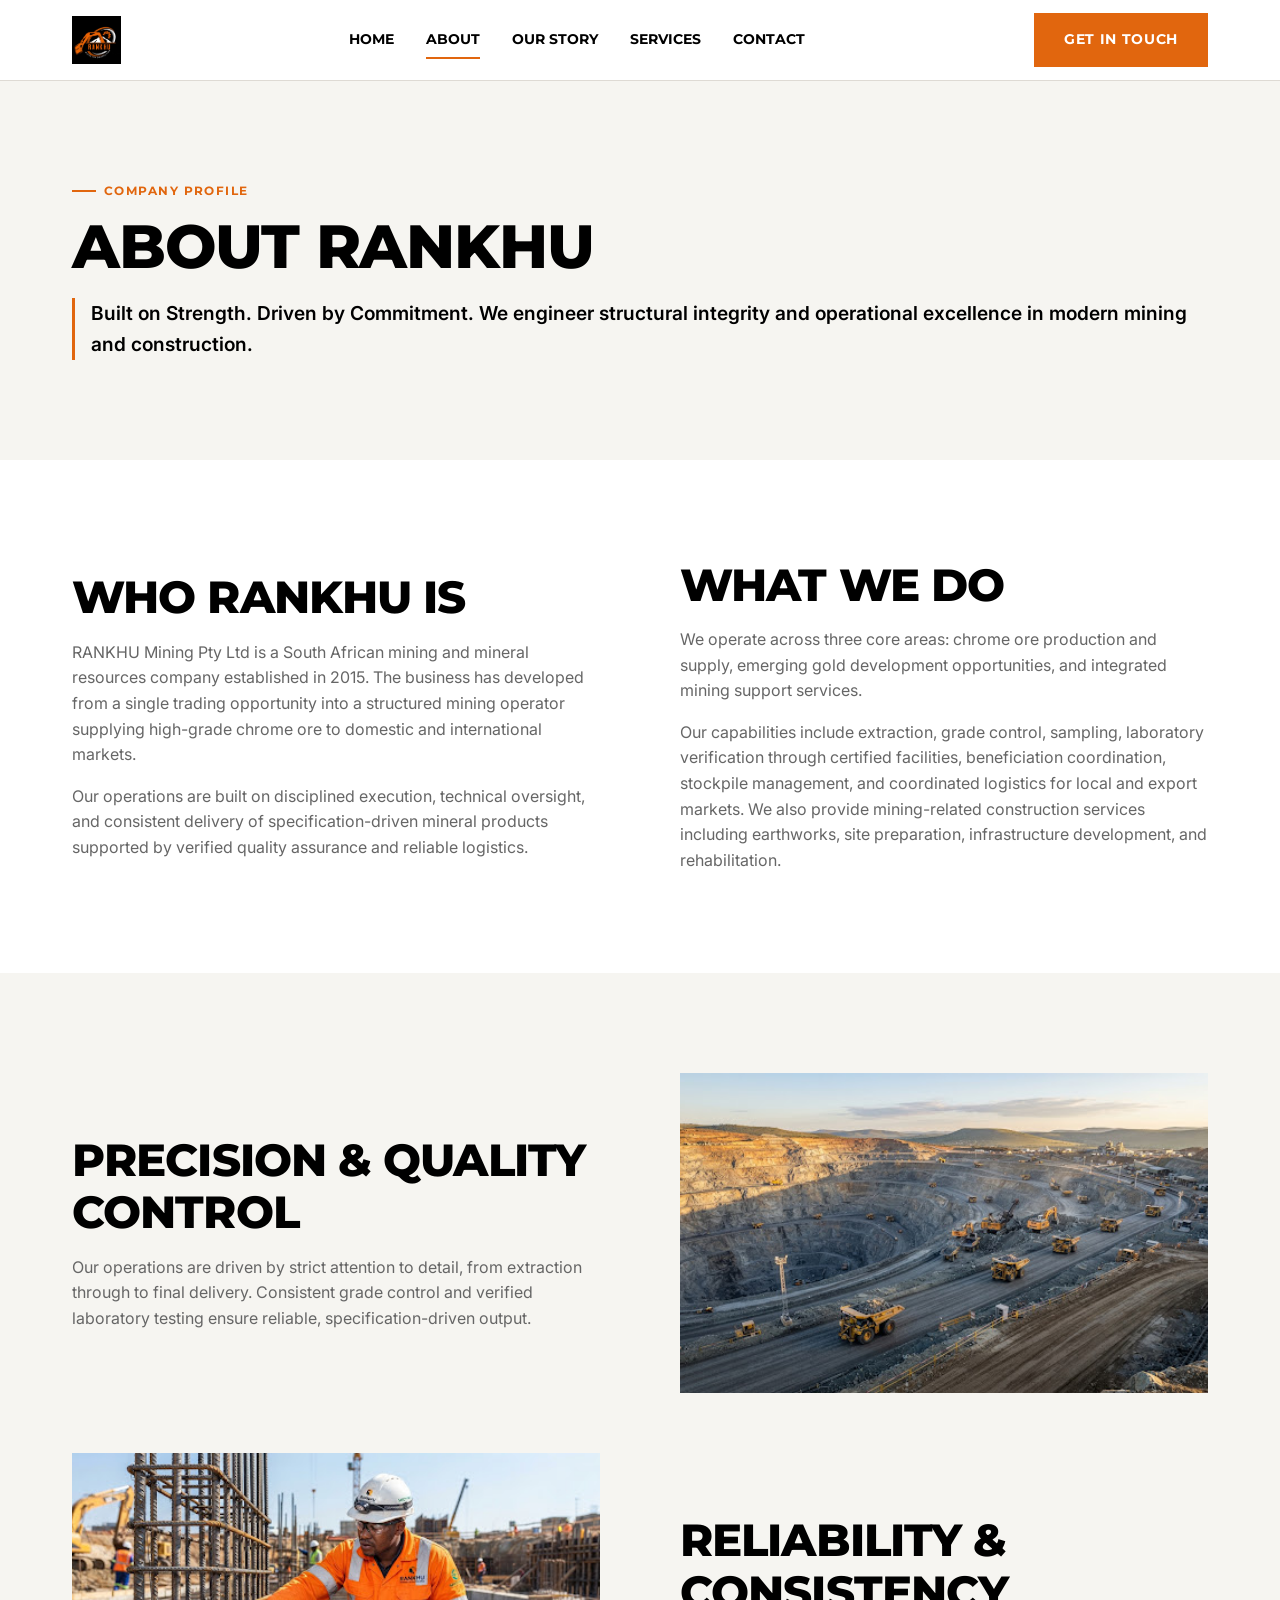
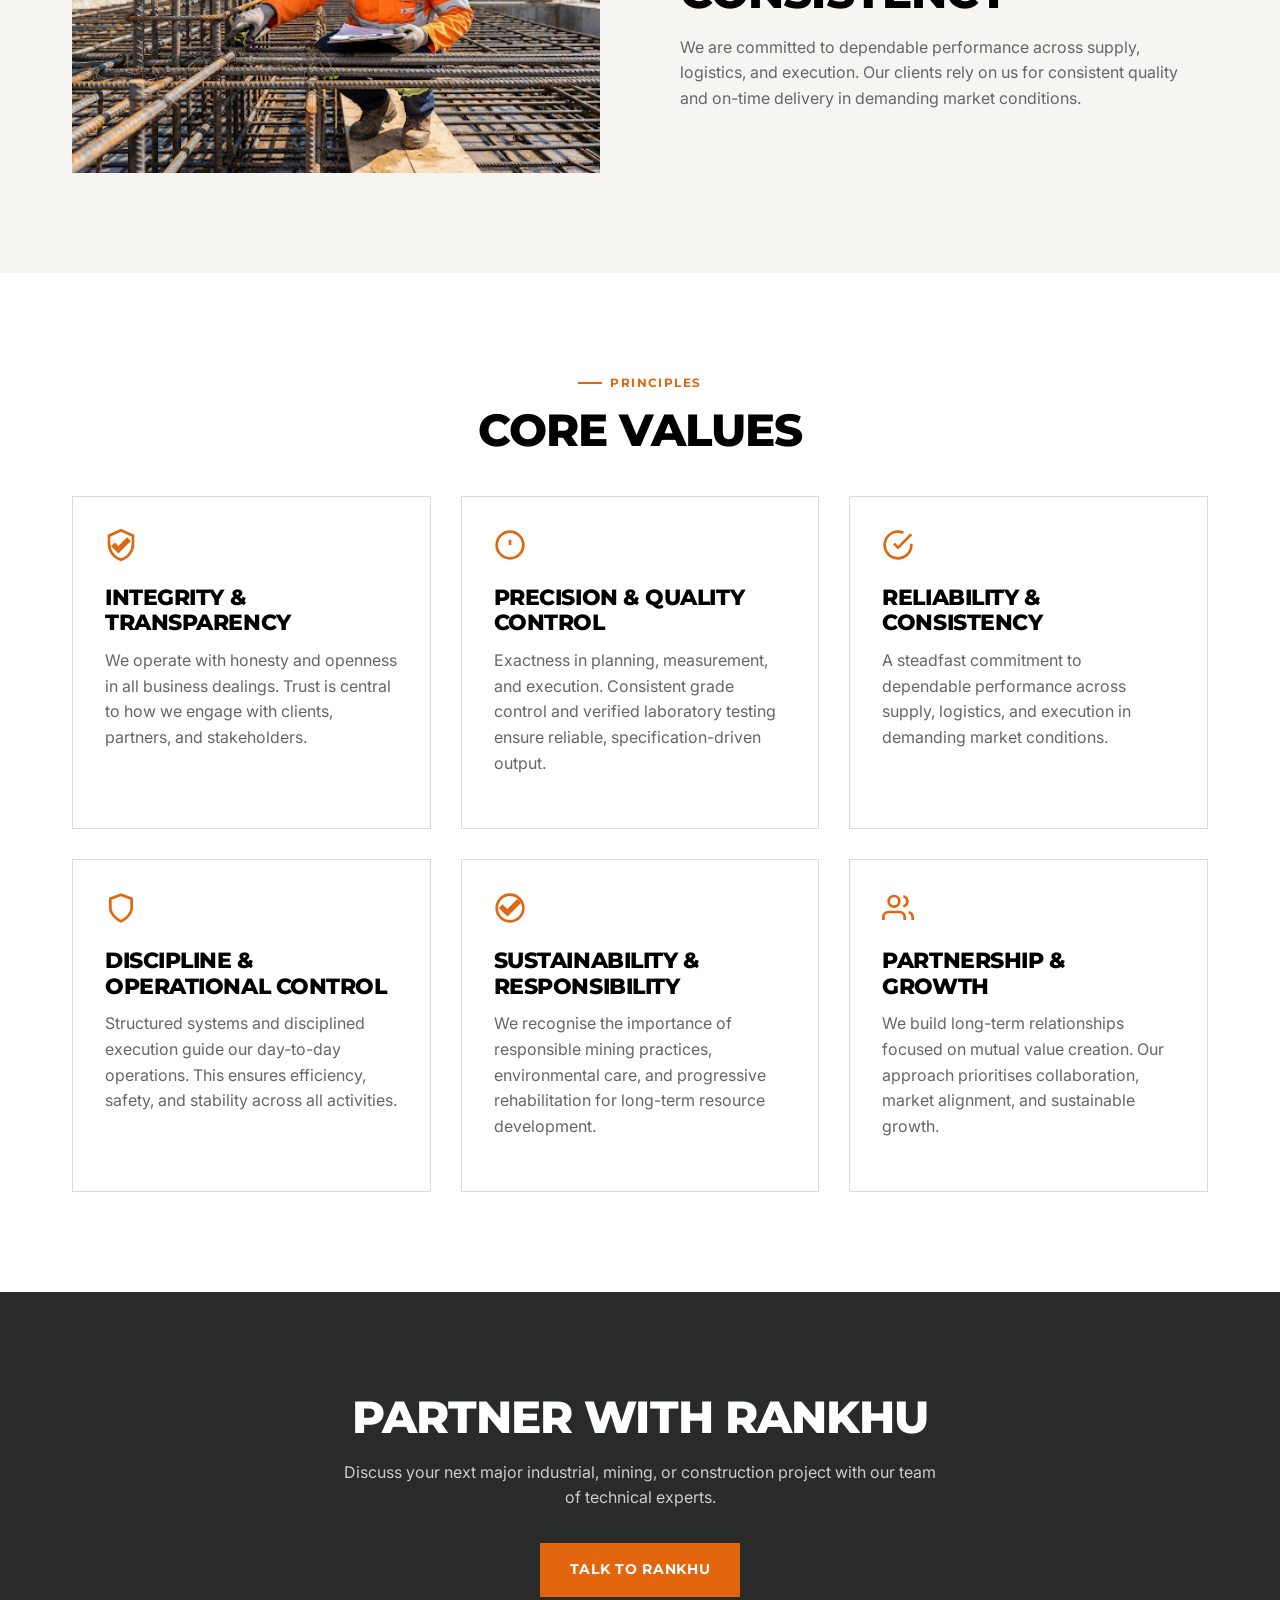
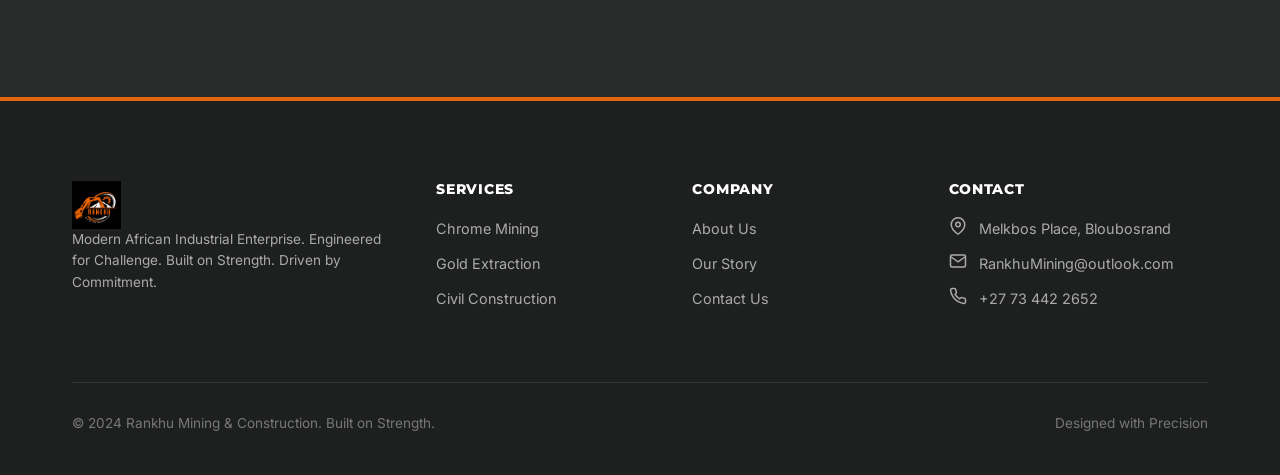
==== commit f6bb1c34: "Fix HTML encoding issues in about.html" ====
--- a/about.html
+++ b/about.html
@@ -176,7 +176,7 @@
     <div class="container">
       <div class="footer-grid">
         <div class="footer-col">
-          <img src="images/Rankhu Logo.png" alt="Rankhu Logo" style="height: 40px; margin-bottom: 20px; filter: brightness(0) invert(1);">
+          <a href="index.html" class="logo"><img src="images/Rankhu Logo.png" alt="Rankhu Logo"></a>
           <p style="font-size: 0.85rem; color: #AAAAAA;">Modern African Industrial Enterprise. Engineered for Challenge. Built on Strength. Driven by Commitment.</p>
         </div>
 
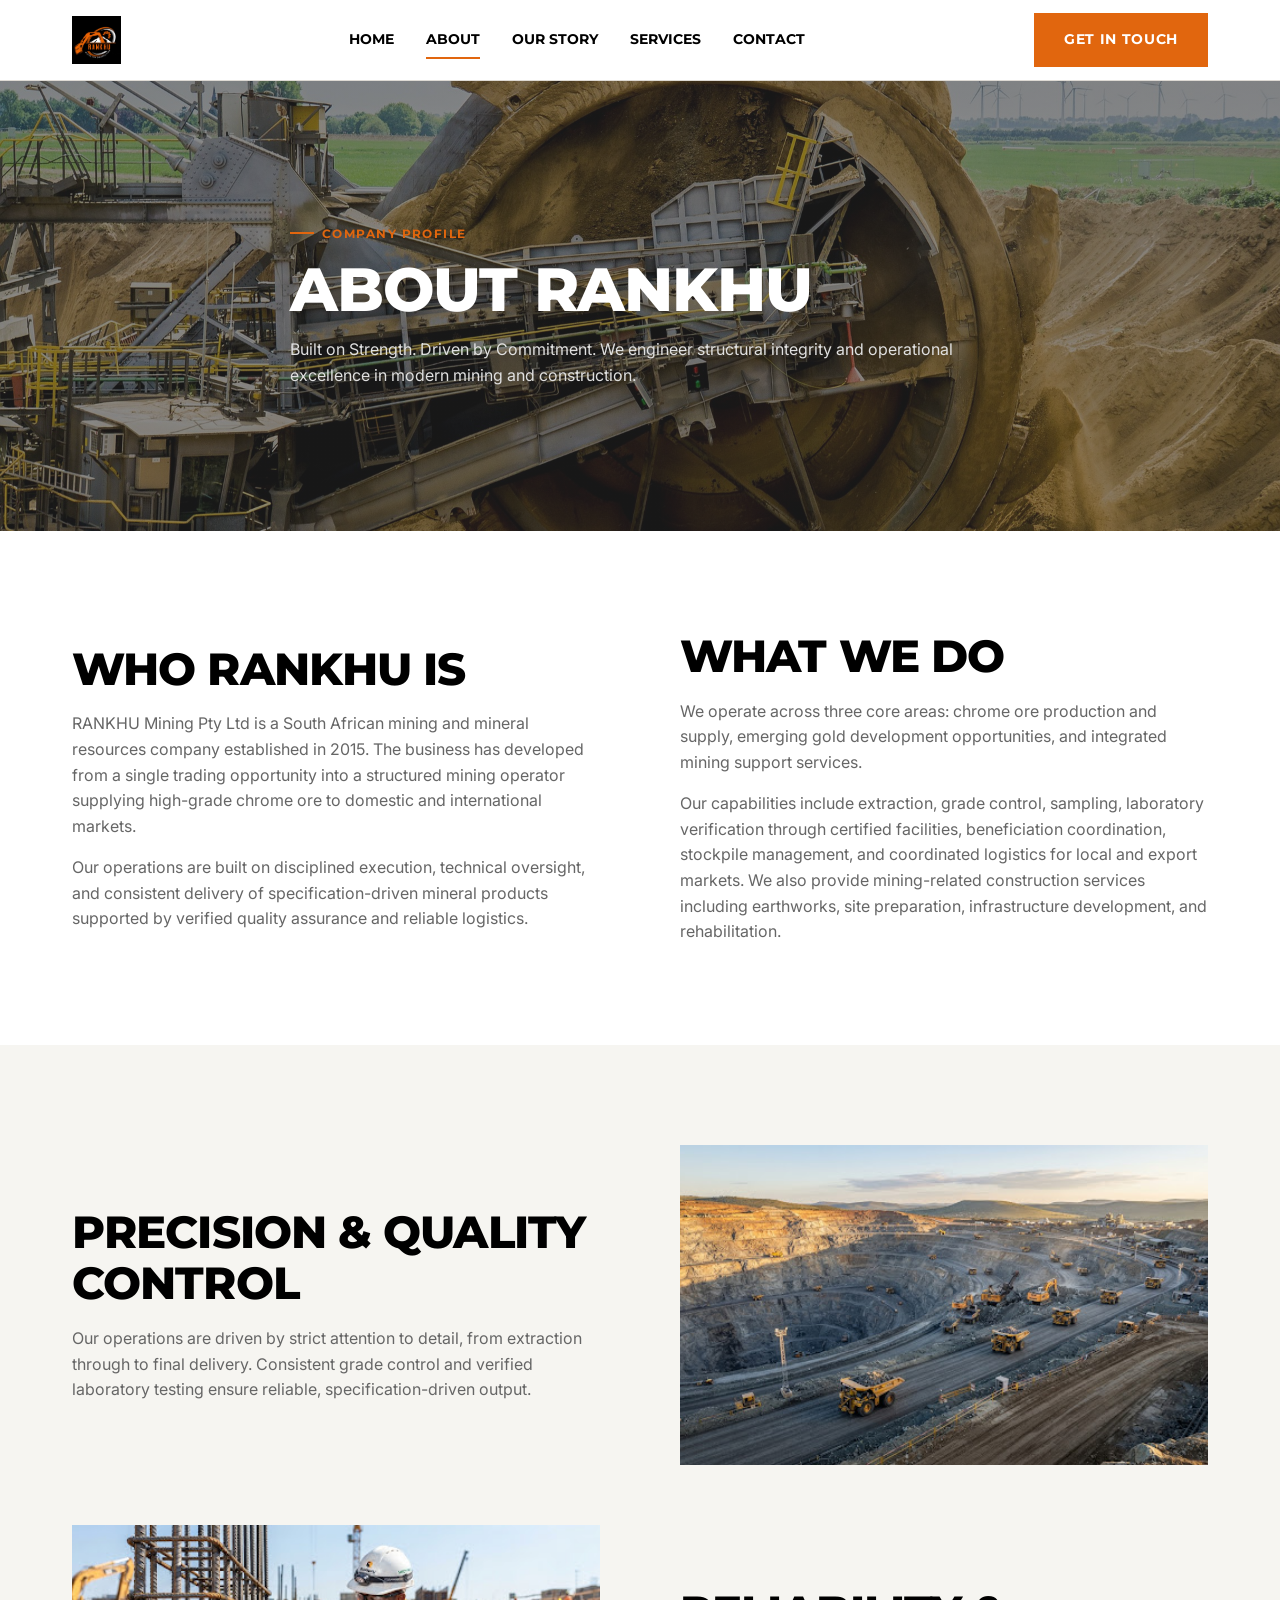
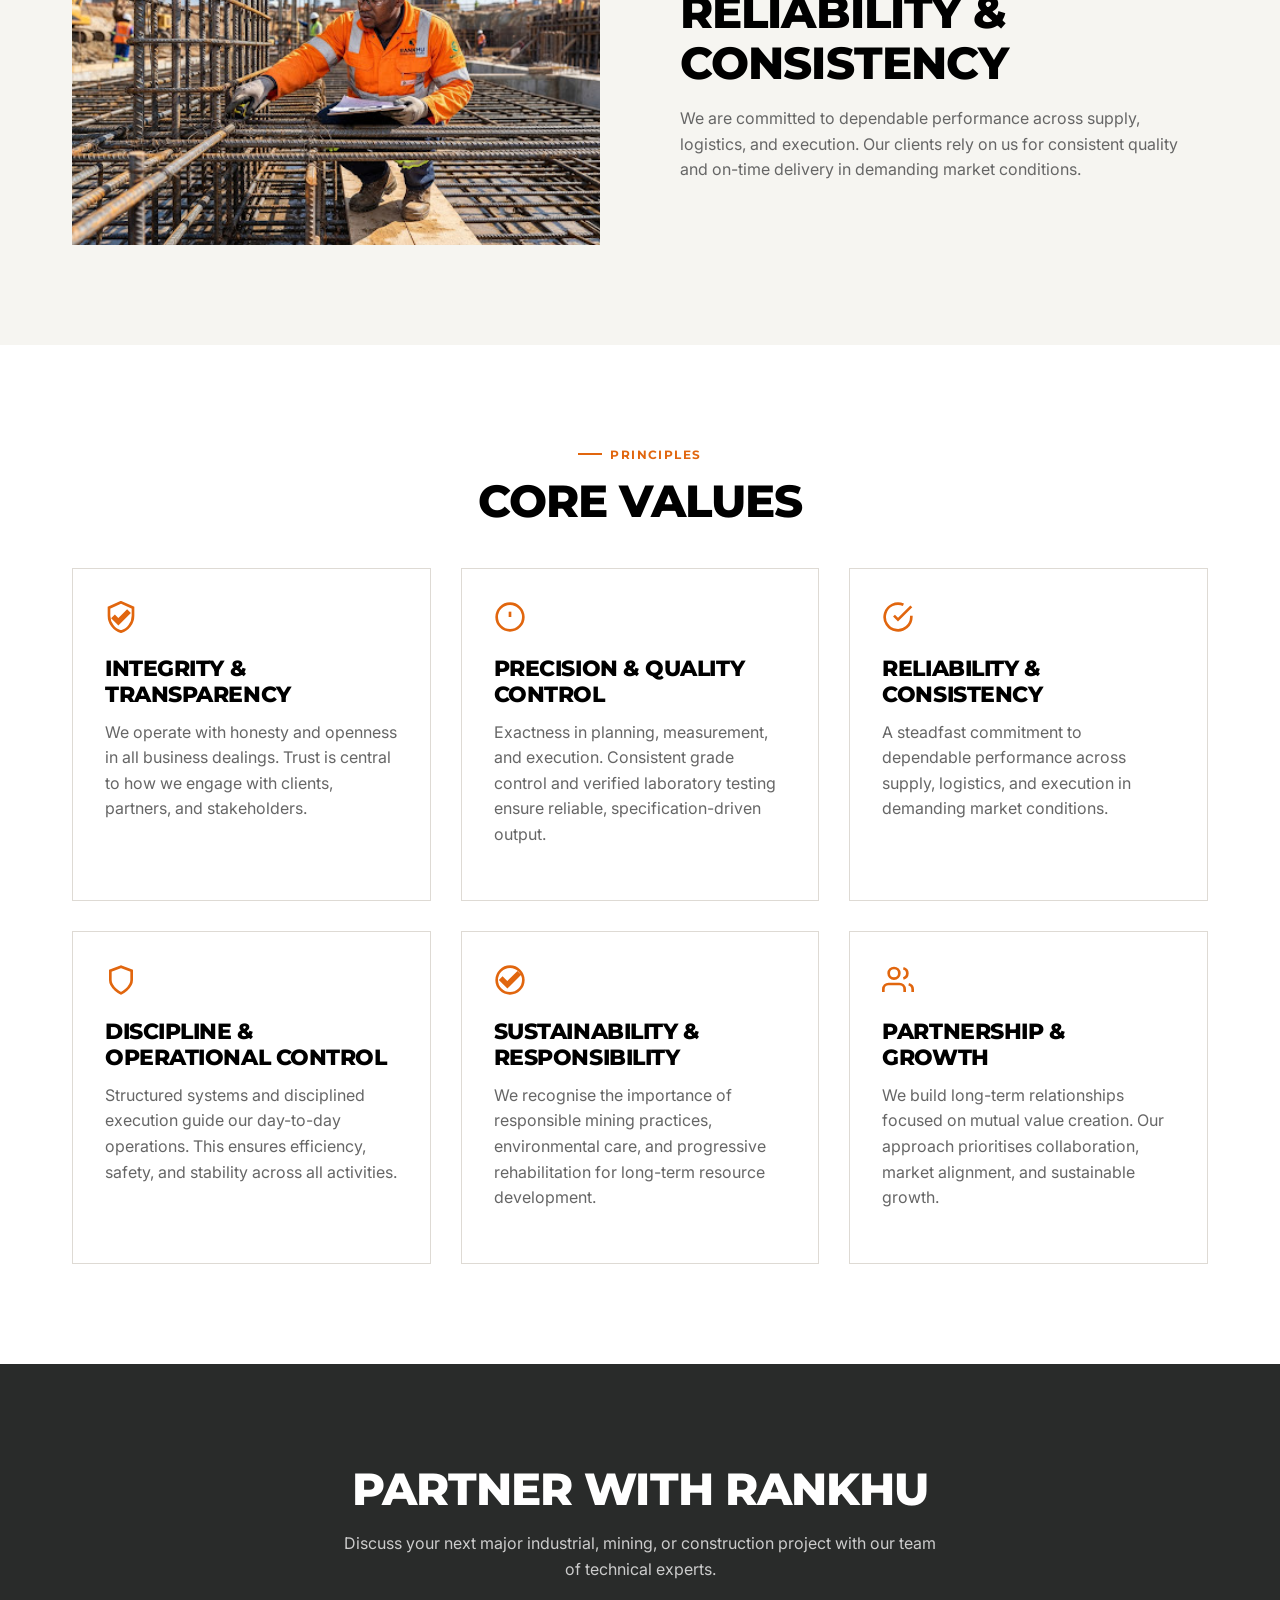
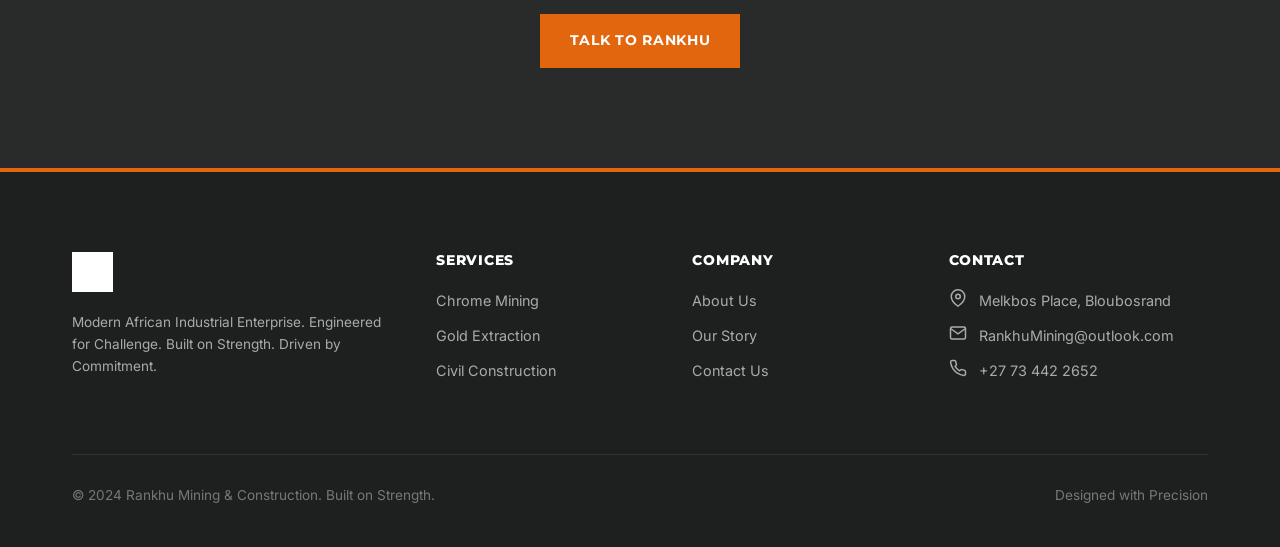
==== commit fc9b8742: "Revamp About page with new layout and hero section Updated the About page with a new hero banner and" ====
--- a/about.html
+++ b/about.html
@@ -45,14 +45,12 @@
   </div>
 
   <main>
-    <!-- PAGE HERO / INTRO -->
-    <section class="section-padding bg-off-white">
+    <!-- HERO BANNER -->
+    <section class="hero-sub" style="background: linear-gradient(rgba(42, 42, 42, 0.55), rgba(42, 42, 42, 0.55)), url('images/Hero\ about.jpg') center/cover no-repeat; min-height: 50vh;">
       <div class="container">
         <div class="eyebrow"><span class="eyebrow-line"></span> Company Profile</div>
         <h1>About Rankhu</h1>
-        <div class="v-rule" style="margin-top: 16px;">
-          <p style="font-size: 1.2rem; font-weight: 600; color: var(--color-black);">Built on Strength. Driven by Commitment. We engineer structural integrity and operational excellence in modern mining and construction.</p>
-        </div>
+        <p style="color: #E0E0E0; max-width: 700px; margin-top: 12px;">Built on Strength. Driven by Commitment. We engineer structural integrity and operational excellence in modern mining and construction.</p>
       </div>
     </section>
 
@@ -176,7 +174,7 @@
     <div class="container">
       <div class="footer-grid">
         <div class="footer-col">
-          <a href="index.html" class="logo"><img src="images/Rankhu Logo.png" alt="Rankhu Logo"></a>
+          <img src="images/Rankhu Logo.png" alt="Rankhu Logo" style="height: 40px; margin-bottom: 20px; filter: brightness(0) invert(1);">
           <p style="font-size: 0.85rem; color: #AAAAAA;">Modern African Industrial Enterprise. Engineered for Challenge. Built on Strength. Driven by Commitment.</p>
         </div>
 
